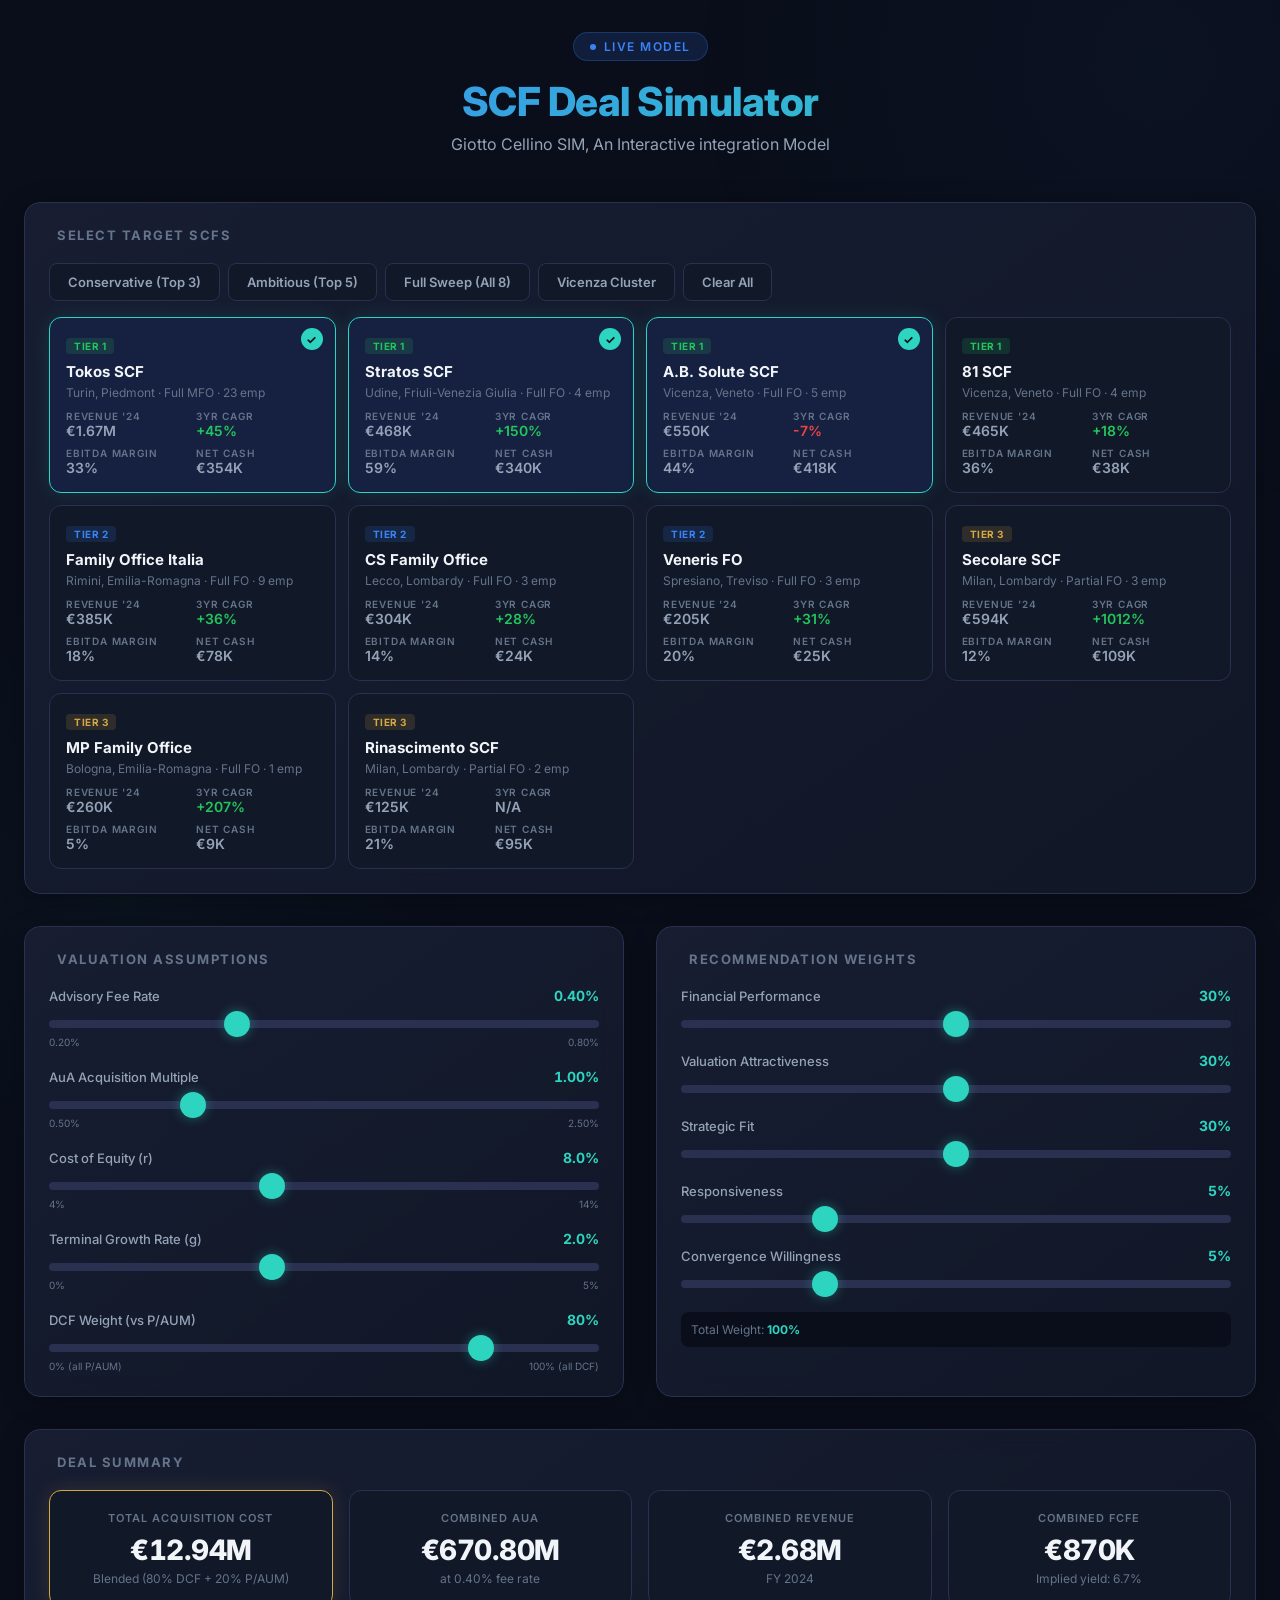
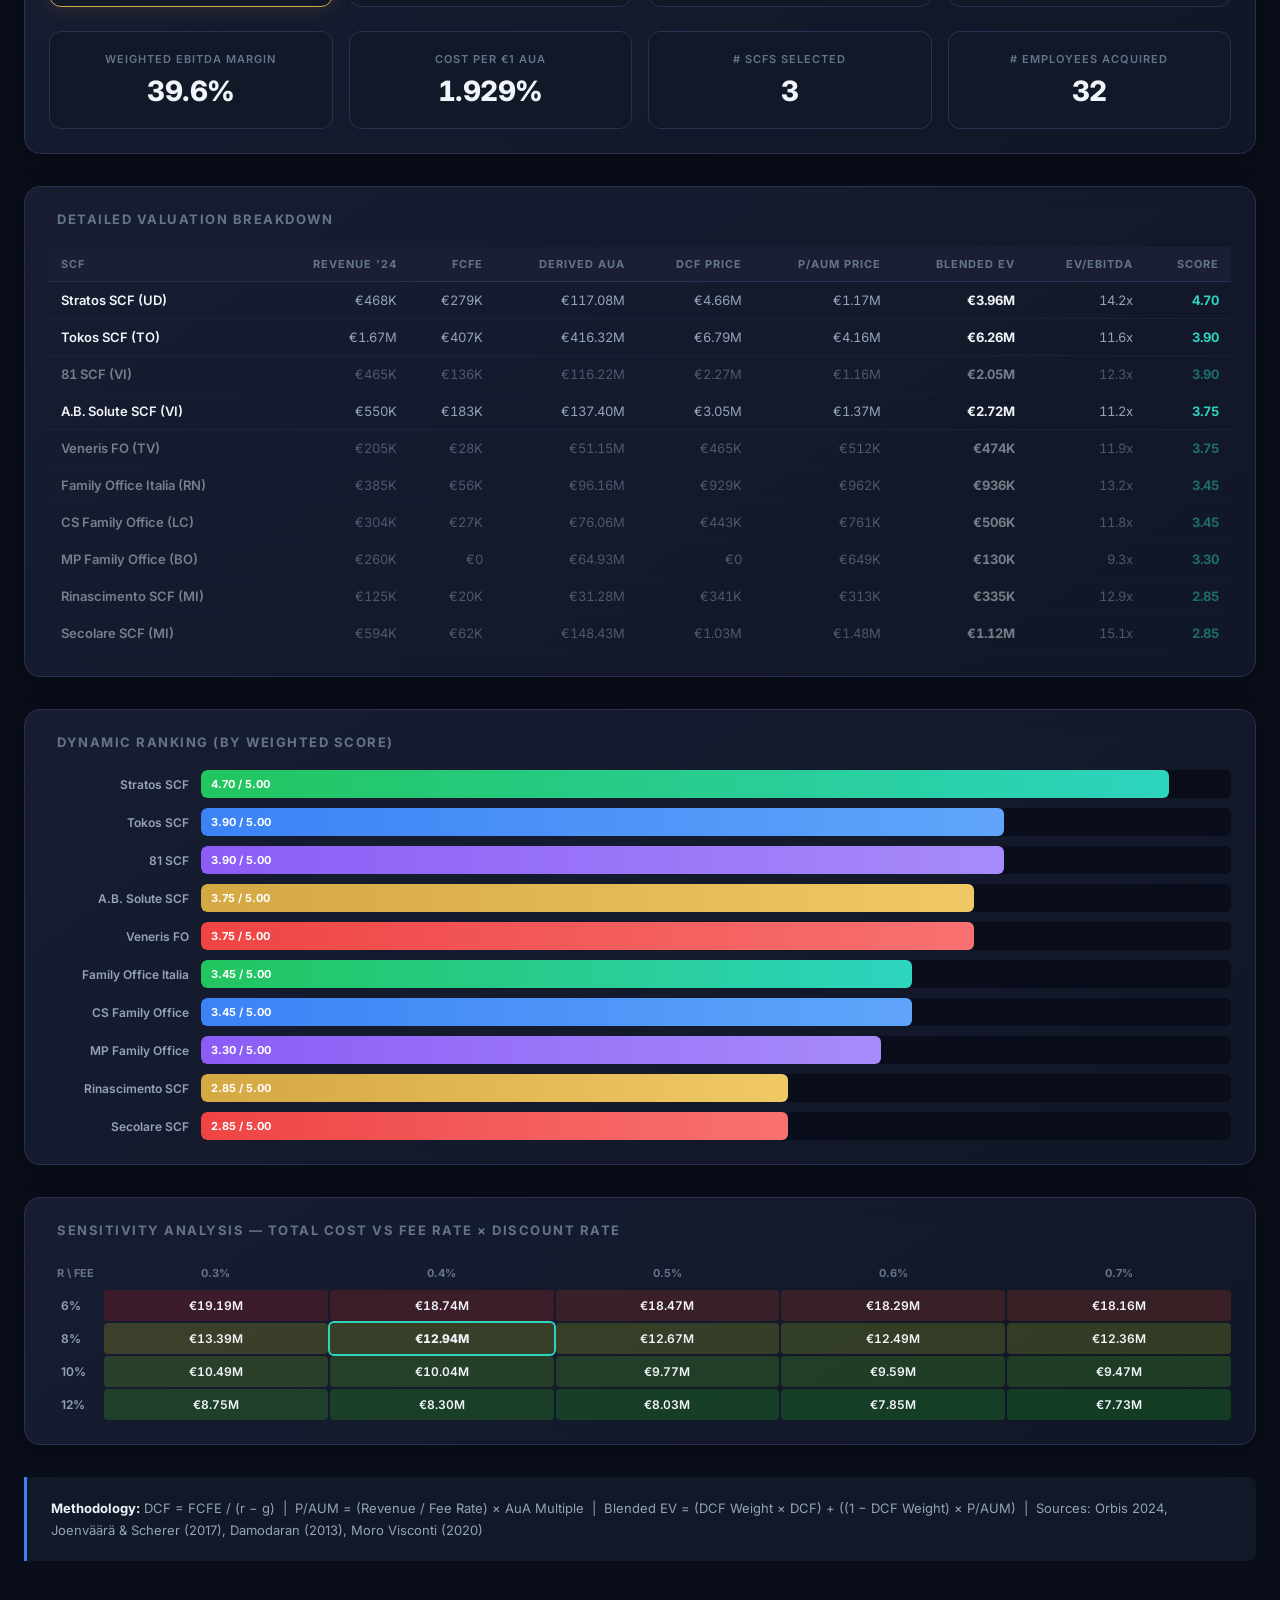
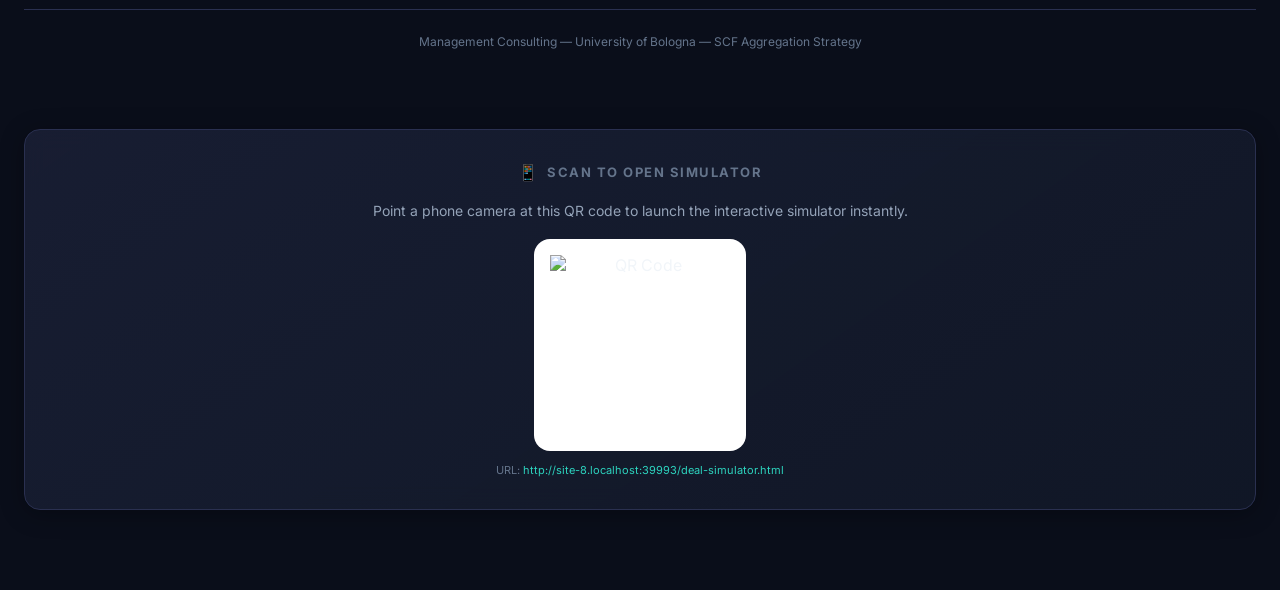
==== deal-simulator.html @ 6509dc8e "Add files via upload" ====
<!DOCTYPE html>
<html lang="en">

<head>
    <meta charset="UTF-8">
    <meta name="viewport" content="width=device-width, initial-scale=1.0">
    <title>SCF Aggregation — Deal Simulator</title>
    <meta name="description" content="Interactive deal simulator for SCF aggregation strategy — Giotto Cellino SIM">
    <link href="https://fonts.googleapis.com/css2?family=Inter:wght@300;400;500;600;700;800&display=swap"
        rel="stylesheet">
    <style>
        /* ============================================================
           CSS DESIGN SYSTEM
           To change colors/fonts, edit these variables:
           ============================================================ */
        :root {
            --bg-primary: #0a0e1a;
            --bg-secondary: #111827;
            --bg-card: #1a1f35;
            --bg-card-hover: #1e2440;
            --bg-selected: #162040;
            --border-default: #2a3050;
            --border-accent: #3b82f6;
            --border-gold: #d4a843;
            --text-primary: #f1f5f9;
            --text-secondary: #94a3b8;
            --text-muted: #64748b;
            --accent-blue: #3b82f6;
            --accent-blue-glow: rgba(59, 130, 246, 0.15);
            --accent-teal: #2dd4bf;
            --accent-teal-glow: rgba(45, 212, 191, 0.12);
            --accent-gold: #d4a843;
            --accent-gold-glow: rgba(212, 168, 67, 0.15);
            --accent-green: #22c55e;
            --accent-red: #ef4444;
            --accent-purple: #a78bfa;
            --gradient-primary: linear-gradient(135deg, #3b82f6, #2dd4bf);
            --gradient-gold: linear-gradient(135deg, #d4a843, #f0c866);
            --gradient-card: linear-gradient(145deg, rgba(26, 31, 53, 0.9), rgba(17, 24, 39, 0.95));
            --shadow-card: 0 4px 24px rgba(0, 0, 0, 0.3);
            --shadow-glow-blue: 0 0 30px rgba(59, 130, 246, 0.1);
            --font-main: 'Inter', -apple-system, BlinkMacSystemFont, sans-serif;
            --radius-sm: 8px;
            --radius-md: 12px;
            --radius-lg: 16px;
            --radius-xl: 20px;
        }

        * {
            margin: 0;
            padding: 0;
            box-sizing: border-box;
        }

        body {
            font-family: var(--font-main);
            background: var(--bg-primary);
            color: var(--text-primary);
            min-height: 100vh;
            overflow-x: hidden;
        }

        /* Background decoration */
        body::before {
            content: '';
            position: fixed;
            top: -50%;
            right: -30%;
            width: 80vw;
            height: 80vw;
            background: radial-gradient(circle, rgba(59, 130, 246, 0.04) 0%, transparent 65%);
            pointer-events: none;
            z-index: 0;
        }

        body::after {
            content: '';
            position: fixed;
            bottom: -40%;
            left: -20%;
            width: 60vw;
            height: 60vw;
            background: radial-gradient(circle, rgba(45, 212, 191, 0.03) 0%, transparent 65%);
            pointer-events: none;
            z-index: 0;
        }

        /* ============================================================
           LAYOUT
           ============================================================ */
        .app-container {
            position: relative;
            z-index: 1;
            max-width: 1400px;
            margin: 0 auto;
            padding: 32px 24px 80px;
        }

        /* Header */
        .header {
            text-align: center;
            margin-bottom: 48px;
        }

        .header-badge {
            display: inline-flex;
            align-items: center;
            gap: 8px;
            padding: 6px 16px;
            background: var(--accent-blue-glow);
            border: 1px solid rgba(59, 130, 246, 0.25);
            border-radius: 999px;
            font-size: 12px;
            font-weight: 600;
            color: var(--accent-blue);
            text-transform: uppercase;
            letter-spacing: 1.5px;
            margin-bottom: 16px;
        }

        .header-badge::before {
            content: '';
            width: 6px;
            height: 6px;
            background: var(--accent-blue);
            border-radius: 50%;
            animation: pulse 2s infinite;
        }

        @keyframes pulse {

            0%,
            100% {
                opacity: 1;
            }

            50% {
                opacity: 0.4;
            }
        }

        .header h1 {
            font-size: 40px;
            font-weight: 800;
            background: var(--gradient-primary);
            -webkit-background-clip: text;
            -webkit-text-fill-color: transparent;
            background-clip: text;
            margin-bottom: 8px;
            letter-spacing: -0.5px;
        }

        .header p {
            color: var(--text-secondary);
            font-size: 16px;
            font-weight: 400;
        }

        /* Grid layout */
        .main-grid {
            display: grid;
            grid-template-columns: 1fr 1fr;
            gap: 32px;
            margin-bottom: 32px;
        }

        .full-width {
            grid-column: 1 / -1;
        }

        /* Cards */
        .card {
            background: var(--gradient-card);
            border: 1px solid var(--border-default);
            border-radius: var(--radius-lg);
            padding: 24px;
            box-shadow: var(--shadow-card);
            backdrop-filter: blur(12px);
            transition: border-color 0.3s, box-shadow 0.3s;
        }

        .card:hover {
            border-color: rgba(59, 130, 246, 0.2);
            box-shadow: var(--shadow-card), var(--shadow-glow-blue);
        }

        .card-title {
            font-size: 13px;
            font-weight: 700;
            text-transform: uppercase;
            letter-spacing: 1.5px;
            color: var(--text-muted);
            margin-bottom: 20px;
            display: flex;
            align-items: center;
            gap: 8px;
        }

        .card-title .icon {
            font-size: 16px;
        }

        /* ============================================================
           SCF SELECTION CARDS
           To ADD/REMOVE/EDIT an SCF, edit the `SCF_DATA` array in the
           JavaScript section at the bottom of this file (around line 550).
           ============================================================ */
        .scf-grid {
            display: grid;
            grid-template-columns: repeat(auto-fill, minmax(280px, 1fr));
            gap: 12px;
        }

        .scf-item {
            position: relative;
            background: var(--bg-secondary);
            border: 1.5px solid var(--border-default);
            border-radius: var(--radius-md);
            padding: 16px;
            cursor: pointer;
            transition: all 0.25s cubic-bezier(0.4, 0, 0.2, 1);
            user-select: none;
        }

        .scf-item:hover {
            background: var(--bg-card-hover);
            border-color: var(--accent-blue);
            transform: translateY(-2px);
            box-shadow: 0 8px 24px rgba(0, 0, 0, 0.2);
        }

        .scf-item.selected {
            background: var(--bg-selected);
            border-color: var(--accent-teal);
            box-shadow: 0 0 20px var(--accent-teal-glow);
        }

        .scf-item.selected::after {
            content: '✓';
            position: absolute;
            top: 10px;
            right: 12px;
            width: 22px;
            height: 22px;
            background: var(--accent-teal);
            color: var(--bg-primary);
            border-radius: 50%;
            display: flex;
            align-items: center;
            justify-content: center;
            font-size: 12px;
            font-weight: 700;
        }

        .scf-name {
            font-size: 15px;
            font-weight: 700;
            color: var(--text-primary);
            margin-bottom: 4px;
        }

        .scf-location {
            font-size: 12px;
            color: var(--text-muted);
            margin-bottom: 10px;
        }

        .scf-metrics {
            display: grid;
            grid-template-columns: 1fr 1fr;
            gap: 8px;
        }

        .scf-metric {
            display: flex;
            flex-direction: column;
        }

        .scf-metric-label {
            font-size: 10px;
            font-weight: 600;
            text-transform: uppercase;
            letter-spacing: 0.8px;
            color: var(--text-muted);
        }

        .scf-metric-value {
            font-size: 14px;
            font-weight: 600;
            color: var(--text-secondary);
        }

        .scf-metric-value.positive {
            color: var(--accent-green);
        }

        .scf-metric-value.negative {
            color: var(--accent-red);
        }

        .scf-tier {
            display: inline-block;
            padding: 2px 8px;
            border-radius: 4px;
            font-size: 10px;
            font-weight: 700;
            text-transform: uppercase;
            letter-spacing: 0.5px;
            margin-bottom: 8px;
        }

        .tier-1 {
            background: rgba(34, 197, 94, 0.15);
            color: var(--accent-green);
        }

        .tier-2 {
            background: rgba(59, 130, 246, 0.15);
            color: var(--accent-blue);
        }

        .tier-3 {
            background: rgba(212, 168, 67, 0.15);
            color: var(--accent-gold);
        }

        /* ============================================================
           SLIDERS / CONTROLS
           To change default values or ranges, edit the <input> elements
           in the HTML or the DEFAULT_PARAMS object in JavaScript.
           ============================================================ */
        .control-group {
            margin-bottom: 20px;
        }

        .control-group:last-child {
            margin-bottom: 0;
        }

        .control-label {
            display: flex;
            justify-content: space-between;
            align-items: center;
            margin-bottom: 8px;
        }

        .control-label span:first-child {
            font-size: 13px;
            font-weight: 500;
            color: var(--text-secondary);
        }

        .control-value {
            font-size: 14px;
            font-weight: 700;
            color: var(--accent-teal);
            font-variant-numeric: tabular-nums;
        }

        input[type="range"] {
            -webkit-appearance: none;
            appearance: none;
            width: 100%;
            height: 8px;
            background: var(--border-default);
            border-radius: 4px;
            outline: none;
            cursor: pointer;
            touch-action: pan-x;
        }

        input[type="range"]::-webkit-slider-thumb {
            -webkit-appearance: none;
            appearance: none;
            width: 26px;
            height: 26px;
            background: var(--accent-teal);
            border-radius: 50%;
            box-shadow: 0 0 12px rgba(45, 212, 191, 0.4);
            transition: transform 0.15s;
        }

        input[type="range"]::-webkit-slider-thumb:hover,
        input[type="range"]::-webkit-slider-thumb:active {
            transform: scale(1.15);
            box-shadow: 0 0 20px rgba(45, 212, 191, 0.6);
        }

        /* Quick-select buttons */
        .quick-select {
            display: flex;
            gap: 8px;
            flex-wrap: wrap;
            margin-bottom: 16px;
        }

        .quick-btn {
            padding: 10px 18px;
            background: var(--bg-secondary);
            border: 1px solid var(--border-default);
            border-radius: var(--radius-sm);
            color: var(--text-secondary);
            font-size: 13px;
            font-weight: 600;
            cursor: pointer;
            transition: all 0.2s;
            font-family: var(--font-main);
            -webkit-tap-highlight-color: transparent;
            touch-action: manipulation;
        }

        .quick-btn:hover, .quick-btn:active {
            border-color: var(--accent-blue);
            color: var(--accent-blue);
            background: var(--accent-blue-glow);
        }

        /* ============================================================
           RESULTS DASHBOARD
           ============================================================ */
        .results-grid {
            display: grid;
            grid-template-columns: repeat(4, 1fr);
            gap: 16px;
            margin-bottom: 24px;
        }

        .result-tile {
            background: var(--bg-secondary);
            border: 1px solid var(--border-default);
            border-radius: var(--radius-md);
            padding: 20px 16px;
            text-align: center;
            transition: all 0.3s;
        }

        .result-tile.highlight {
            border-color: var(--accent-gold);
            box-shadow: 0 0 20px var(--accent-gold-glow);
        }

        .result-label {
            font-size: 11px;
            font-weight: 600;
            text-transform: uppercase;
            letter-spacing: 1px;
            color: var(--text-muted);
            margin-bottom: 8px;
        }

        .result-value {
            font-size: 28px;
            font-weight: 800;
            color: var(--text-primary);
            font-variant-numeric: tabular-nums;
            letter-spacing: -0.5px;
        }

        .result-sub {
            font-size: 12px;
            color: var(--text-muted);
            margin-top: 4px;
        }

        /* Detailed table */
        .detail-table-wrap {
            overflow-x: auto;
            margin-top: 16px;
        }

        .detail-table {
            width: 100%;
            border-collapse: separate;
            border-spacing: 0;
            font-size: 13px;
        }

        .detail-table thead th {
            position: sticky;
            top: 0;
            background: var(--bg-card);
            font-size: 11px;
            font-weight: 700;
            text-transform: uppercase;
            letter-spacing: 1px;
            color: var(--text-muted);
            padding: 10px 12px;
            text-align: right;
            border-bottom: 1px solid var(--border-default);
        }

        .detail-table thead th:first-child {
            text-align: left;
        }

        .detail-table tbody td {
            padding: 10px 12px;
            text-align: right;
            color: var(--text-secondary);
            border-bottom: 1px solid rgba(42, 48, 80, 0.4);
            font-variant-numeric: tabular-nums;
        }

        .detail-table tbody td:first-child {
            text-align: left;
            font-weight: 600;
            color: var(--text-primary);
        }

        .detail-table tbody tr {
            transition: background 0.15s;
        }

        .detail-table tbody tr:hover {
            background: rgba(59, 130, 246, 0.05);
        }

        /* Sensitivity heatmap */
        .sensitivity-grid {
            display: grid;
            grid-template-columns: auto repeat(5, 1fr);
            gap: 2px;
            font-size: 12px;
        }

        .sens-header {
            font-weight: 700;
            color: var(--text-muted);
            padding: 8px;
            text-align: center;
            font-size: 11px;
            text-transform: uppercase;
        }

        .sens-row-label {
            font-weight: 600;
            color: var(--text-secondary);
            padding: 8px 12px;
            display: flex;
            align-items: center;
        }

        .sens-cell {
            padding: 8px;
            text-align: center;
            font-weight: 600;
            font-variant-numeric: tabular-nums;
            border-radius: 4px;
            transition: all 0.2s;
        }

        /* Methodology note */
        .methodology {
            margin-top: 32px;
            padding: 20px 24px;
            background: var(--bg-secondary);
            border-left: 3px solid var(--accent-blue);
            border-radius: 0 var(--radius-sm) var(--radius-sm) 0;
            font-size: 13px;
            color: var(--text-secondary);
            line-height: 1.7;
        }

        .methodology strong {
            color: var(--text-primary);
        }

        /* Bar chart */
        .bar-chart {
            display: flex;
            flex-direction: column;
            gap: 10px;
            margin-top: 12px;
        }

        .bar-row {
            display: flex;
            align-items: center;
            gap: 12px;
        }

        .bar-label {
            width: 140px;
            font-size: 12px;
            font-weight: 600;
            color: var(--text-secondary);
            text-align: right;
            flex-shrink: 0;
        }

        .bar-track {
            flex: 1;
            height: 28px;
            background: var(--bg-primary);
            border-radius: 6px;
            overflow: hidden;
            position: relative;
        }

        .bar-fill {
            height: 100%;
            border-radius: 6px;
            transition: width 0.6s cubic-bezier(0.25, 0.46, 0.45, 0.94);
            display: flex;
            align-items: center;
            padding-left: 10px;
            font-size: 11px;
            font-weight: 700;
            color: white;
            white-space: nowrap;
            min-width: fit-content;
        }

        .footer-note {
            text-align: center;
            margin-top: 48px;
            padding-top: 24px;
            border-top: 1px solid var(--border-default);
            font-size: 12px;
            color: var(--text-muted);
        }

        /* ============================================================
           RESPONSIVE / MOBILE
           ============================================================ */
        @media (max-width: 1024px) {
            .main-grid {
                grid-template-columns: 1fr;
            }
            .results-grid {
                grid-template-columns: repeat(2, 1fr);
            }
            .header h1 {
                font-size: 28px;
            }
            .scf-grid {
                grid-template-columns: repeat(2, 1fr);
            }
        }

        @media (max-width: 640px) {
            /* Container & Header */
            .app-container {
                padding: 16px 12px 60px;
                overflow-x: hidden;
            }
            .header {
                margin-bottom: 24px;
            }
            .header h1 {
                font-size: 22px;
                letter-spacing: -0.3px;
            }
            .header p {
                font-size: 13px;
            }

            /* Cards */
            .card {
                padding: 14px;
                width: 100%;
                box-sizing: border-box;
            }

            /* SCF grid: 1 column */
            .scf-grid {
                grid-template-columns: 1fr;
            }

            /* Quick-select: stack 2-per-row properly */
            .quick-select {
                display: grid;
                grid-template-columns: 1fr 1fr;
                gap: 8px;
            }
            .quick-btn {
                padding: 12px 8px;
                font-size: 12px;
                text-align: center;
                width: 100%;
            }
            /* "Clear All" spans full width */
            .quick-btn:last-child {
                grid-column: 1 / -1;
            }

            /* Results: 1 column so nothing clips */
            .results-grid {
                grid-template-columns: 1fr 1fr;
                gap: 8px;
            }
            .result-value {
                font-size: 18px;
                letter-spacing: -0.3px;
            }
            .result-label {
                font-size: 10px;
            }
            .result-sub {
                font-size: 10px;
            }

            /* Bar chart */
            .bar-label {
                width: 80px;
                font-size: 10px;
            }
            .bar-fill {
                font-size: 10px;
                padding-left: 6px;
            }

            /* Tables: scroll horizontally */
            .detail-table-wrap {
                overflow-x: auto;
                -webkit-overflow-scrolling: touch;
            }
            .detail-table {
                font-size: 11px;
                min-width: 600px;
            }
            .detail-table thead th,
            .detail-table tbody td {
                padding: 7px 6px;
                white-space: nowrap;
            }

            /* Sensitivity grid: scroll */
            .sensitivity-grid {
                overflow-x: auto;
                -webkit-overflow-scrolling: touch;
                font-size: 10px;
            }
            .sens-cell {
                padding: 5px 4px;
            }
            .sens-row-label {
                font-size: 10px;
                padding: 8px 6px;
                white-space: nowrap;
            }
        }

        /* Animate entry */
        .card {
            animation: fadeUp 0.5s ease both;
        }

        .card:nth-child(2) {
            animation-delay: 0.08s;
        }

        .card:nth-child(3) {
            animation-delay: 0.16s;
        }

        .card:nth-child(4) {
            animation-delay: 0.24s;
        }

        @keyframes fadeUp {
            from {
                opacity: 0;
                transform: translateY(16px);
            }

            to {
                opacity: 1;
                transform: translateY(0);
            }
        }
    </style>
</head>

<body>
    <div class="app-container">

        <!-- HEADER -->
        <div class="header">
            <div class="header-badge">
                <span>Live Model</span>
            </div>
            <h1>SCF Deal Simulator</h1>
            <p>Giotto Cellino SIM, An Interactive integration Model</p>
        </div>

        <div class="main-grid">

            <!-- ============================================================
                 LEFT COLUMN: SCF SELECTION
                 ============================================================ -->
            <div class="card full-width">
                <div class="card-title"><span class="icon"></span> Select Target SCFs</div>
                <div class="quick-select">
                    <button class="quick-btn" onclick="selectScenario('conservative')">Conservative (Top 3)</button>
                    <button class="quick-btn" onclick="selectScenario('ambitious')">Ambitious (Top 5)</button>
                    <button class="quick-btn" onclick="selectScenario('fullsweep')">Full Sweep (All 8)</button>
                    <button class="quick-btn" onclick="selectScenario('vicenza')">Vicenza Cluster</button>
                    <button class="quick-btn" onclick="selectScenario('none')">Clear All</button>
                </div>
                <div class="scf-grid" id="scf-grid">
                    <!-- Dynamically populated -->
                </div>
            </div>

            <!-- ============================================================
                 ASSUMPTIONS PANEL
                 To change default slider values, edit DEFAULT_PARAMS in JS.
                 ============================================================ -->
            <div class="card">
                <div class="card-title"><span class="icon"></span> Valuation Assumptions</div>

                <div class="control-group">
                    <div class="control-label">
                        <span>Advisory Fee Rate</span>
                        <span class="control-value" id="fee-rate-val">0.40%</span>
                    </div>
                    <input type="range" id="fee-rate" min="0.2" max="0.8" step="0.05" value="0.4"
                        oninput="updateParams()">
                    <div
                        style="display:flex;justify-content:space-between;font-size:10px;color:var(--text-muted);margin-top:4px">
                        <span>0.20%</span><span>0.80%</span>
                    </div>
                </div>

                <div class="control-group">
                    <div class="control-label">
                        <span>AuA Acquisition Multiple</span>
                        <span class="control-value" id="aum-mult-val">1.00%</span>
                    </div>
                    <input type="range" id="aum-mult" min="0.5" max="2.5" step="0.1" value="1.0"
                        oninput="updateParams()">
                    <div
                        style="display:flex;justify-content:space-between;font-size:10px;color:var(--text-muted);margin-top:4px">
                        <span>0.50%</span><span>2.50%</span>
                    </div>
                </div>

                <div class="control-group">
                    <div class="control-label">
                        <span>Cost of Equity (r)</span>
                        <span class="control-value" id="discount-rate-val">8.0%</span>
                    </div>
                    <input type="range" id="discount-rate" min="4" max="14" step="0.5" value="8"
                        oninput="updateParams()">
                    <div
                        style="display:flex;justify-content:space-between;font-size:10px;color:var(--text-muted);margin-top:4px">
                        <span>4%</span><span>14%</span>
                    </div>
                </div>

                <div class="control-group">
                    <div class="control-label">
                        <span>Terminal Growth Rate (g)</span>
                        <span class="control-value" id="growth-rate-val">2.0%</span>
                    </div>
                    <input type="range" id="growth-rate" min="0" max="5" step="0.5" value="2" oninput="updateParams()">
                    <div
                        style="display:flex;justify-content:space-between;font-size:10px;color:var(--text-muted);margin-top:4px">
                        <span>0%</span><span>5%</span>
                    </div>
                </div>

                <div class="control-group">
                    <div class="control-label">
                        <span>DCF Weight (vs P/AUM)</span>
                        <span class="control-value" id="dcf-weight-val">80%</span>
                    </div>
                    <input type="range" id="dcf-weight" min="0" max="100" step="5" value="80" oninput="updateParams()">
                    <div
                        style="display:flex;justify-content:space-between;font-size:10px;color:var(--text-muted);margin-top:4px">
                        <span>0% (all P/AUM)</span><span>100% (all DCF)</span>
                    </div>
                </div>
            </div>

            <!-- ============================================================
                 SCORING WEIGHTS (for the recommendation ranking)
                 ============================================================ -->
            <div class="card">
                <div class="card-title"><span class="icon"></span> Recommendation Weights</div>

                <div class="control-group">
                    <div class="control-label">
                        <span>Financial Performance</span>
                        <span class="control-value" id="w-fin-val">30%</span>
                    </div>
                    <input type="range" id="w-fin" min="0" max="60" step="5" value="30" oninput="updateParams()">
                </div>

                <div class="control-group">
                    <div class="control-label">
                        <span>Valuation Attractiveness</span>
                        <span class="control-value" id="w-val-val">30%</span>
                    </div>
                    <input type="range" id="w-val" min="0" max="60" step="5" value="30" oninput="updateParams()">
                </div>

                <div class="control-group">
                    <div class="control-label">
                        <span>Strategic Fit</span>
                        <span class="control-value" id="w-strat-val">30%</span>
                    </div>
                    <input type="range" id="w-strat" min="0" max="60" step="5" value="30" oninput="updateParams()">
                </div>

                <div class="control-group">
                    <div class="control-label">
                        <span>Responsiveness</span>
                        <span class="control-value" id="w-resp-val">5%</span>
                    </div>
                    <input type="range" id="w-resp" min="0" max="20" step="5" value="5" oninput="updateParams()">
                </div>

                <div class="control-group">
                    <div class="control-label">
                        <span>Convergence Willingness</span>
                        <span class="control-value" id="w-conv-val">5%</span>
                    </div>
                    <input type="range" id="w-conv" min="0" max="20" step="5" value="5" oninput="updateParams()">
                </div>

                <div
                    style="margin-top:12px;padding:10px;background:var(--bg-primary);border-radius:8px;font-size:12px;color:var(--text-muted)">
                    Total Weight: <strong id="total-weight" style="color:var(--accent-teal)">100%</strong>
                </div>
            </div>

            <!-- ============================================================
                 RESULTS — KPI TILES
                 ============================================================ -->
            <div class="card full-width">
                <div class="card-title"><span class="icon"></span> Deal Summary</div>

                <div class="results-grid" id="results-grid">
                    <div class="result-tile highlight">
                        <div class="result-label">Total Acquisition Cost</div>
                        <div class="result-value" id="total-cost">—</div>
                        <div class="result-sub" id="total-cost-sub"></div>
                    </div>
                    <div class="result-tile">
                        <div class="result-label">Combined AuA</div>
                        <div class="result-value" id="total-aua">—</div>
                        <div class="result-sub" id="total-aua-sub"></div>
                    </div>
                    <div class="result-tile">
                        <div class="result-label">Combined Revenue</div>
                        <div class="result-value" id="total-rev">—</div>
                        <div class="result-sub" id="total-rev-sub"></div>
                    </div>
                    <div class="result-tile">
                        <div class="result-label">Combined FCFE</div>
                        <div class="result-value" id="total-fcfe">—</div>
                        <div class="result-sub" id="total-fcfe-sub"></div>
                    </div>
                </div>

                <!-- Additional metrics row -->
                <div class="results-grid" style="margin-bottom:0">
                    <div class="result-tile">
                        <div class="result-label">Weighted EBITDA Margin</div>
                        <div class="result-value" id="avg-margin">—</div>
                    </div>
                    <div class="result-tile">
                        <div class="result-label">Cost per €1 AuA</div>
                        <div class="result-value" id="cost-per-aua">—</div>
                    </div>
                    <div class="result-tile">
                        <div class="result-label"># SCFs Selected</div>
                        <div class="result-value" id="num-scfs">0</div>
                    </div>
                    <div class="result-tile">
                        <div class="result-label"># Employees Acquired</div>
                        <div class="result-value" id="total-emp">—</div>
                    </div>
                </div>
            </div>

            <!-- ============================================================
                 DETAILED VALUATION TABLE
                 ============================================================ -->
            <div class="card full-width">
                <div class="card-title"><span class="icon"></span> Detailed Valuation Breakdown</div>
                <div class="detail-table-wrap">
                    <table class="detail-table" id="valuation-table">
                        <thead>
                            <tr>
                                <th>SCF</th>
                                <th>Revenue '24</th>
                                <th>FCFE</th>
                                <th>Derived AuA</th>
                                <th>DCF Price</th>
                                <th>P/AUM Price</th>
                                <th>Blended EV</th>
                                <th>EV/EBITDA</th>
                                <th>Score</th>
                            </tr>
                        </thead>
                        <tbody id="valuation-tbody">
                        </tbody>
                    </table>
                </div>
            </div>

            <!-- ============================================================
                 RANKING BAR CHART
                 ============================================================ -->
            <div class="card full-width">
                <div class="card-title"><span class="icon"></span> Dynamic Ranking (by Weighted Score)</div>
                <div class="bar-chart" id="ranking-bars">
                </div>
            </div>

            <!-- ============================================================
                 SENSITIVITY HEATMAP
                 ============================================================ -->
            <div class="card full-width">
                <div class="card-title"><span class="icon"></span> Sensitivity Analysis — Total Cost vs Fee Rate ×
                    Discount Rate</div>
                <div class="sensitivity-grid" id="sensitivity-grid">
                </div>
            </div>

        </div>

        <!-- Methodology footnote -->
        <div class="methodology">
            <strong>Methodology:</strong>
            DCF = FCFE / (r − g) &nbsp;|&nbsp;
            P/AUM = (Revenue / Fee Rate) × AuA Multiple &nbsp;|&nbsp;
            Blended EV = (DCF Weight × DCF) + ((1 − DCF Weight) × P/AUM) &nbsp;|&nbsp;
            Sources: Orbis 2024, Joenväärä & Scherer (2017), Damodaran (2013), Moro Visconti (2020)
        </div>

        <div class="footer-note">
            Management Consulting — University of Bologna — SCF Aggregation Strategy
        </div>
    </div>

    <!-- ============================================================
         JAVASCRIPT — ALL DATA AND CALCULATIONS
         ==============================================================
         📌 TO EDIT SCF DATA: Modify the SCF_DATA array below.
            Each entry has these fields:
            - id: unique identifier
            - name: Display name
            - city: City abbreviation
            - region: Full location string
            - tier: 1, 2, or 3 (display grouping)
            - employees: Number of employees
            - revenue: 2024 revenue in EUR
            - ebitda: 2024 EBITDA in EUR
            - fcfe: Free Cash Flow to Equity in EUR
            - netCash: Net cash position in EUR
            - cagr: 3-year revenue CAGR (decimal, e.g. 0.45 = 45%)
            - foType: "Full FO" or "Partial FO"
            - distance: km from Padova (ABC HQ)
            - scoreFinancial: 1-5 financial score
            - scoreValuation: 1-5 valuation attractiveness
            - scoreStrategic: 1-5 strategic fit score
            - scoreResponsive: 0-5 responsiveness score
            - scoreConvergence: 0-5 convergence willingness score

         📌 TO EDIT DEFAULT PARAMETERS: Modify the slider defaults
            in the HTML <input> elements above, or adjust the
            getParams() function below.
         ============================================================ -->
    <script>
        // ====================================================================
        //  SCF_DATA — All firm-level data.
        //  ✏️  EDIT HERE to add/remove/change any SCF.
        // ====================================================================
        const SCF_DATA = [
            {
                id: "tokos",
                name: "Tokos SCF",
                city: "TO",
                region: "Turin, Piedmont",
                tier: 1,
                employees: 23,
                revenue: 1665292,
                ebitda: 542000,
                fcfe: 407310,      // from Excel: derived from FCFE column
                netCash: 354000,
                cagr: 0.45,
                foType: "Full MFO",
                distance: 36,
                scoreFinancial: 5,
                scoreValuation: 3,
                scoreStrategic: 5,
                scoreResponsive: 0,
                scoreConvergence: 0
            },
            {
                id: "stratos",
                name: "Stratos SCF",
                city: "UD",
                region: "Udine, Friuli-Venezia Giulia",
                tier: 1,
                employees: 4,
                revenue: 468329,
                ebitda: 278000,
                fcfe: 279383,
                netCash: 340000,
                cagr: 1.50,
                foType: "Full FO",
                distance: 154,
                scoreFinancial: 5,
                scoreValuation: 4,
                scoreStrategic: 5,
                scoreResponsive: 5,
                scoreConvergence: 5
            },
            {
                id: "absolut",
                name: "A.B. Solute SCF",
                city: "VI",
                region: "Vicenza, Veneto",
                tier: 1,
                employees: 5,
                revenue: 549593,
                ebitda: 242000,
                fcfe: 183184,
                netCash: 418000,
                cagr: -0.07,
                foType: "Full FO",
                distance: 40,
                scoreFinancial: 4,
                scoreValuation: 5,
                scoreStrategic: 3.5,
                scoreResponsive: 0,
                scoreConvergence: 0
            },
            {
                id: "81scf",
                name: "81 SCF",
                city: "VI",
                region: "Vicenza, Veneto",
                tier: 1,
                employees: 4,
                revenue: 464888,
                ebitda: 166000,
                fcfe: 136310,
                netCash: 38000,
                cagr: 0.18,
                foType: "Full FO",
                distance: 34,
                scoreFinancial: 4,
                scoreValuation: 4,
                scoreStrategic: 5,
                scoreResponsive: 0,
                scoreConvergence: 0
            },
            {
                id: "foitalia",
                name: "Family Office Italia",
                city: "RN",
                region: "Rimini, Emilia-Romagna",
                tier: 2,
                employees: 9,
                revenue: 384647,
                ebitda: 71000,
                fcfe: 55764,
                netCash: 78000,
                cagr: 0.36,
                foType: "Full FO",
                distance: 236,
                scoreFinancial: 4,
                scoreValuation: 4,
                scoreStrategic: 3.5,
                scoreResponsive: 0,
                scoreConvergence: 0
            },
            {
                id: "csfo",
                name: "CS Family Office",
                city: "LC",
                region: "Lecco, Lombardy",
                tier: 2,
                employees: 3,
                revenue: 304252,
                ebitda: 43000,
                fcfe: 26567,
                netCash: 24000,
                cagr: 0.28,
                foType: "Full FO",
                distance: 228,
                scoreFinancial: 3,
                scoreValuation: 5,
                scoreStrategic: 3.5,
                scoreResponsive: 0,
                scoreConvergence: 0
            },
            {
                id: "veneris",
                name: "Veneris FO",
                city: "TV",
                region: "Spresiano, Treviso",
                tier: 2,
                employees: 3,
                revenue: 204614,
                ebitda: 40000,
                fcfe: 27906,
                netCash: 25000,
                cagr: 0.31,
                foType: "Full FO",
                distance: 72,
                scoreFinancial: 3,
                scoreValuation: 5,
                scoreStrategic: 4.5,
                scoreResponsive: 0,
                scoreConvergence: 0
            },
            {
                id: "secolare",
                name: "Secolare SCF",
                city: "MI",
                region: "Milan, Lombardy",
                tier: 3,
                employees: 3,
                revenue: 593717,
                ebitda: 74000,
                fcfe: 61540,
                netCash: 109000,
                cagr: 10.12,
                foType: "Partial FO",
                distance: 233,
                scoreFinancial: 3,
                scoreValuation: 4,
                scoreStrategic: 2.5,
                scoreResponsive: 0,
                scoreConvergence: 0
            },
            {
                id: "mpfo",
                name: "MP Family Office",
                city: "BO",
                region: "Bologna, Emilia-Romagna",
                tier: 3,
                employees: 1,
                revenue: 259736,
                ebitda: 14000,
                fcfe: 0,         // Early stage — no meaningful FCFE
                netCash: 9000,
                cagr: 2.07,
                foType: "Full FO",
                distance: 130,
                scoreFinancial: 2,
                scoreValuation: 5,
                scoreStrategic: 4,
                scoreResponsive: 0,
                scoreConvergence: 0
            },
            {
                id: "rinascimento",
                name: "Rinascimento SCF",
                city: "MI",
                region: "Milan, Lombardy",
                tier: 3,
                employees: 2,
                revenue: 125105,
                ebitda: 26000,
                fcfe: 20447,
                netCash: 95000,
                cagr: null,       // Not enough data
                foType: "Partial FO",
                distance: 243,
                scoreFinancial: 2,
                scoreValuation: 5,
                scoreStrategic: 2.5,
                scoreResponsive: 0,
                scoreConvergence: 0
            }
        ];

        // Pre-defined scenarios
        const SCENARIOS = {
            conservative: ["tokos", "stratos", "absolut"],
            ambitious: ["tokos", "stratos", "absolut", "81scf", "foitalia"],
            fullsweep: ["tokos", "stratos", "absolut", "81scf", "foitalia", "secolare", "veneris", "csfo"],
            vicenza: ["stratos", "absolut", "81scf"],
            none: []
        };

        // State
        let selectedIds = new Set();

        // ====================================================================
        //  PARAMETER READING
        // ====================================================================
        function getParams() {
            const feeRate = parseFloat(document.getElementById('fee-rate').value) / 100;
            const aumMult = parseFloat(document.getElementById('aum-mult').value) / 100;
            const discRate = parseFloat(document.getElementById('discount-rate').value) / 100;
            const growthRate = parseFloat(document.getElementById('growth-rate').value) / 100;
            const dcfWeight = parseFloat(document.getElementById('dcf-weight').value) / 100;
            const wFin = parseFloat(document.getElementById('w-fin').value) / 100;
            const wVal = parseFloat(document.getElementById('w-val').value) / 100;
            const wStrat = parseFloat(document.getElementById('w-strat').value) / 100;
            const wResp = parseFloat(document.getElementById('w-resp').value) / 100;
            const wConv = parseFloat(document.getElementById('w-conv').value) / 100;
            return { feeRate, aumMult, discRate, growthRate, dcfWeight, wFin, wVal, wStrat, wResp, wConv };
        }

        // ====================================================================
        //  VALUATION CALCULATIONS
        //  📌 These follow: DCF = FCFE / (r - g)
        //                    P/AUM = (Revenue / feeRate) * aumMultiple
        //                    Blended = dcfWeight * DCF + (1-dcfWeight) * P/AUM
        // ====================================================================
        function computeValuation(scf, params) {
            const { feeRate, aumMult, discRate, growthRate, dcfWeight } = params;
            const derivedAuA = scf.revenue / feeRate;

            // P/AUM valuation
            const priceAUM = derivedAuA * aumMult;

            // DCF valuation
            let priceDCF = 0;
            if (discRate > growthRate && scf.fcfe > 0) {
                priceDCF = scf.fcfe / (discRate - growthRate);
            }

            // Blended
            const blended = dcfWeight * priceDCF + (1 - dcfWeight) * priceAUM;

            // EV/EBITDA cross-check
            const evEbitda = scf.ebitda > 0 ? blended / scf.ebitda : null;

            return { derivedAuA, priceDCF, priceAUM, blended, evEbitda };
        }

        function computeScore(scf, params) {
            const { wFin, wVal, wStrat, wResp, wConv } = params;
            const totalW = wFin + wVal + wStrat + wResp + wConv;
            if (totalW === 0) return 0;
            const raw = (
                scf.scoreFinancial * wFin +
                scf.scoreValuation * wVal +
                scf.scoreStrategic * wStrat +
                scf.scoreResponsive * wResp +
                scf.scoreConvergence * wConv
            ) / totalW;
            return raw;
        }

        // ====================================================================
        //  RENDER FUNCTIONS
        // ====================================================================
        function formatEur(val) {
            if (val === null || val === undefined || isNaN(val)) return '—';
            if (Math.abs(val) >= 1e9) return '€' + (val / 1e9).toFixed(2) + 'B';
            if (Math.abs(val) >= 1e6) return '€' + (val / 1e6).toFixed(2) + 'M';
            if (Math.abs(val) >= 1e3) return '€' + (val / 1e3).toFixed(0) + 'K';
            return '€' + val.toFixed(0);
        }

        function formatPct(val) {
            if (val === null || val === undefined) return '—';
            return (val * 100).toFixed(0) + '%';
        }

        function renderSCFGrid() {
            const grid = document.getElementById('scf-grid');
            grid.innerHTML = '';
            SCF_DATA.forEach(scf => {
                const isSelected = selectedIds.has(scf.id);
                const cagrText = scf.cagr !== null ? (scf.cagr >= 0 ? '+' : '') + (scf.cagr * 100).toFixed(0) + '%' : 'N/A';
                const cagrClass = scf.cagr !== null ? (scf.cagr >= 0 ? 'positive' : 'negative') : '';
                const marginPct = scf.ebitda / scf.revenue;

                const el = document.createElement('div');
                el.className = 'scf-item' + (isSelected ? ' selected' : '');
                el.onclick = () => toggleSCF(scf.id);
                el.innerHTML = `
                <span class="scf-tier tier-${scf.tier}">Tier ${scf.tier}</span>
                <div class="scf-name">${scf.name}</div>
                <div class="scf-location">${scf.region} · ${scf.foType} · ${scf.employees} emp</div>
                <div class="scf-metrics">
                    <div class="scf-metric">
                        <span class="scf-metric-label">Revenue '24</span>
                        <span class="scf-metric-value">${formatEur(scf.revenue)}</span>
                    </div>
                    <div class="scf-metric">
                        <span class="scf-metric-label">3yr CAGR</span>
                        <span class="scf-metric-value ${cagrClass}">${cagrText}</span>
                    </div>
                    <div class="scf-metric">
                        <span class="scf-metric-label">EBITDA Margin</span>
                        <span class="scf-metric-value">${(marginPct * 100).toFixed(0)}%</span>
                    </div>
                    <div class="scf-metric">
                        <span class="scf-metric-label">Net Cash</span>
                        <span class="scf-metric-value">${formatEur(scf.netCash)}</span>
                    </div>
                </div>
            `;
                grid.appendChild(el);
            });
        }

        function renderResults() {
            const params = getParams();
            const selected = SCF_DATA.filter(s => selectedIds.has(s.id));

            // Compute per-SCF valuations
            const valuations = selected.map(s => ({
                scf: s,
                ...computeValuation(s, params),
                score: computeScore(s, params)
            }));

            // Aggregates
            const totalCost = valuations.reduce((sum, v) => sum + v.blended, 0);
            const totalAuA = valuations.reduce((sum, v) => sum + v.derivedAuA, 0);
            const totalRev = selected.reduce((sum, s) => sum + s.revenue, 0);
            const totalFCFE = selected.reduce((sum, s) => sum + s.fcfe, 0);
            const totalEmp = selected.reduce((sum, s) => sum + s.employees, 0);
            const totalEBITDA = selected.reduce((sum, s) => sum + s.ebitda, 0);
            const avgMargin = totalRev > 0 ? totalEBITDA / totalRev : 0;
            const costPerAuA = totalAuA > 0 ? (totalCost / totalAuA * 100) : 0;

            // KPI tiles
            document.getElementById('total-cost').textContent = selected.length ? formatEur(totalCost) : '—';
            document.getElementById('total-cost-sub').textContent = selected.length ? `Blended (${(params.dcfWeight * 100).toFixed(0)}% DCF + ${((1 - params.dcfWeight) * 100).toFixed(0)}% P/AUM)` : '';
            document.getElementById('total-aua').textContent = selected.length ? formatEur(totalAuA) : '—';
            document.getElementById('total-aua-sub').textContent = selected.length ? `at ${(params.feeRate * 100).toFixed(2)}% fee rate` : '';
            document.getElementById('total-rev').textContent = selected.length ? formatEur(totalRev) : '—';
            document.getElementById('total-rev-sub').textContent = selected.length ? 'FY 2024' : '';
            document.getElementById('total-fcfe').textContent = selected.length ? formatEur(totalFCFE) : '—';
            document.getElementById('total-fcfe-sub').textContent = selected.length ? `Implied yield: ${totalCost > 0 ? (totalFCFE / totalCost * 100).toFixed(1) : 0}%` : '';
            document.getElementById('avg-margin').textContent = selected.length ? (avgMargin * 100).toFixed(1) + '%' : '—';
            document.getElementById('cost-per-aua').textContent = selected.length ? costPerAuA.toFixed(3) + '%' : '—';
            document.getElementById('num-scfs').textContent = selected.length;
            document.getElementById('total-emp').textContent = selected.length ? totalEmp : '—';

            // Detailed table — ALL SCFs, sorted by score
            const allValuations = SCF_DATA.map(s => ({
                scf: s,
                ...computeValuation(s, params),
                score: computeScore(s, params),
                isSelected: selectedIds.has(s.id)
            })).sort((a, b) => b.score - a.score);

            const tbody = document.getElementById('valuation-tbody');
            tbody.innerHTML = '';
            allValuations.forEach(v => {
                const tr = document.createElement('tr');
                tr.style.opacity = v.isSelected ? '1' : '0.45';
                tr.innerHTML = `
                <td>${v.isSelected ? ' ' : ''}${v.scf.name} (${v.scf.city})</td>
                <td>${formatEur(v.scf.revenue)}</td>
                <td>${formatEur(v.scf.fcfe)}</td>
                <td>${formatEur(v.derivedAuA)}</td>
                <td>${formatEur(v.priceDCF)}</td>
                <td>${formatEur(v.priceAUM)}</td>
                <td style="font-weight:700;color:var(--text-primary)">${formatEur(v.blended)}</td>
                <td>${v.evEbitda !== null ? v.evEbitda.toFixed(1) + 'x' : '—'}</td>
                <td style="font-weight:700;color:var(--accent-teal)">${v.score.toFixed(2)}</td>
            `;
                tbody.appendChild(tr);
            });

            // Bar chart ranking
            const barContainer = document.getElementById('ranking-bars');
            barContainer.innerHTML = '';
            const maxScore = 5;
            const colors = [
                'linear-gradient(90deg, #22c55e, #2dd4bf)',
                'linear-gradient(90deg, #3b82f6, #60a5fa)',
                'linear-gradient(90deg, #8b5cf6, #a78bfa)',
                'linear-gradient(90deg, #d4a843, #f0c866)',
                'linear-gradient(90deg, #ef4444, #f87171)',
            ];
            allValuations.forEach((v, i) => {
                const pct = (v.score / maxScore * 100).toFixed(1);
                const row = document.createElement('div');
                row.className = 'bar-row';
                row.innerHTML = `
                <div class="bar-label">${v.scf.name}</div>
                <div class="bar-track">
                    <div class="bar-fill" style="width:${pct}%;background:${colors[i % colors.length]}">
                        ${v.score.toFixed(2)} / 5.00
                    </div>
                </div>
            `;
                barContainer.appendChild(row);
            });

            // Sensitivity heatmap
            renderSensitivity(params);
        }

        function renderSensitivity(params) {
            const grid = document.getElementById('sensitivity-grid');
            grid.innerHTML = '';
            const selected = SCF_DATA.filter(s => selectedIds.has(s.id));
            if (selected.length === 0) {
                grid.innerHTML = '<div style="grid-column:1/-1;text-align:center;color:var(--text-muted);padding:20px">Select SCFs to see sensitivity analysis</div>';
                return;
            }

            const feeRates = [0.003, 0.004, 0.005, 0.006, 0.007];
            const discRates = [0.06, 0.08, 0.10, 0.12];

            // Corner
            grid.innerHTML += '<div class="sens-header">r \\ fee</div>';
            feeRates.forEach(f => {
                grid.innerHTML += `<div class="sens-header">${(f * 100).toFixed(1)}%</div>`;
            });

            // Find min/max for color scale
            let allVals = [];
            discRates.forEach(r => {
                feeRates.forEach(f => {
                    let total = 0;
                    selected.forEach(s => {
                        const p = { ...params, feeRate: f, discRate: r };
                        total += computeValuation(s, p).blended;
                    });
                    allVals.push(total);
                });
            });
            const minVal = Math.min(...allVals);
            const maxVal = Math.max(...allVals);

            discRates.forEach(r => {
                grid.innerHTML += `<div class="sens-row-label">${(r * 100).toFixed(0)}%</div>`;
                feeRates.forEach(f => {
                    let total = 0;
                    selected.forEach(s => {
                        const p = { ...params, feeRate: f, discRate: r };
                        total += computeValuation(s, p).blended;
                    });
                    const ratio = maxVal > minVal ? (total - minVal) / (maxVal - minVal) : 0.5;
                    // Interpolate from green (low cost = good) to red (high cost)
                    const hue = (1 - ratio) * 120; // 120=green, 0=red
                    const bg = `hsla(${hue}, 70%, 40%, 0.25)`;
                    const isBase = Math.abs(f - params.feeRate) < 0.0001 && Math.abs(r - params.discRate) < 0.005;
                    grid.innerHTML += `<div class="sens-cell" style="background:${bg};${isBase ? 'outline:2px solid var(--accent-teal);font-weight:800' : ''}">${formatEur(total)}</div>`;
                });
            });
        }

        // ====================================================================
        //  EVENT HANDLERS
        // ====================================================================
        function toggleSCF(id) {
            if (selectedIds.has(id)) selectedIds.delete(id);
            else selectedIds.add(id);
            renderSCFGrid();
            renderResults();
        }

        function selectScenario(name) {
            selectedIds = new Set(SCENARIOS[name] || []);
            renderSCFGrid();
            renderResults();
        }

        function updateParams() {
            // Update slider display values
            const p = getParams();
            document.getElementById('fee-rate-val').textContent = (p.feeRate * 100).toFixed(2) + '%';
            document.getElementById('aum-mult-val').textContent = (p.aumMult * 100).toFixed(2) + '%';
            document.getElementById('discount-rate-val').textContent = (p.discRate * 100).toFixed(1) + '%';
            document.getElementById('growth-rate-val').textContent = (p.growthRate * 100).toFixed(1) + '%';
            document.getElementById('dcf-weight-val').textContent = (p.dcfWeight * 100).toFixed(0) + '%';
            document.getElementById('w-fin-val').textContent = (p.wFin * 100).toFixed(0) + '%';
            document.getElementById('w-val-val').textContent = (p.wVal * 100).toFixed(0) + '%';
            document.getElementById('w-strat-val').textContent = (p.wStrat * 100).toFixed(0) + '%';
            document.getElementById('w-resp-val').textContent = (p.wResp * 100).toFixed(0) + '%';
            document.getElementById('w-conv-val').textContent = (p.wConv * 100).toFixed(0) + '%';

            // Total weight indicator
            const totalW = p.wFin + p.wVal + p.wStrat + p.wResp + p.wConv;
            const twEl = document.getElementById('total-weight');
            twEl.textContent = (totalW * 100).toFixed(0) + '%';
            twEl.style.color = Math.abs(totalW - 1) < 0.001 ? 'var(--accent-teal)' : 'var(--accent-red)';

            renderResults();
        }

        // ====================================================================
        //  INIT — select the Conservative scenario by default
        // ====================================================================
        selectScenario('conservative');
        updateParams();
    </script>

    <!-- ================================================================
         QR CODE SHARE CARD
         Once you deploy online, replace PLACEHOLDER_URL with your URL.
         ================================================================ -->
    <div class="app-container" style="padding-top:0">
        <div class="card" id="qr-share-card" style="text-align:center;margin-top:0;padding:32px 24px">
            <div class="card-title" style="justify-content:center"><span class="icon">📱</span> Scan to Open Simulator</div>
            <p style="color:var(--text-secondary);font-size:14px;margin-bottom:20px">Point a phone camera at this QR code to launch the interactive simulator instantly.</p>
            <div id="qr-img-wrap" style="display:inline-block;padding:16px;background:#fff;border-radius:16px">
                <img id="qr-img" src="" alt="QR Code" style="display:block;width:180px;height:180px">
            </div>
            <p style="font-size:11px;color:var(--text-muted);margin-top:12px">URL: <span id="qr-url-label" style="color:var(--accent-teal)">loading…</span></p>
        </div>
    </div>

    <script>
        // Auto-generate QR code based on current page URL
        (function() {
            const url = window.location.href;
            const qrSrc = 'https://api.qrserver.com/v1/create-qr-code/?size=360x360&margin=0&data=' + encodeURIComponent(url);
            document.getElementById('qr-img').src = qrSrc;
            document.getElementById('qr-url-label').textContent = url.length > 60 ? url.slice(0,57)+'…' : url;
        })();
    </script>
</body>
</html>
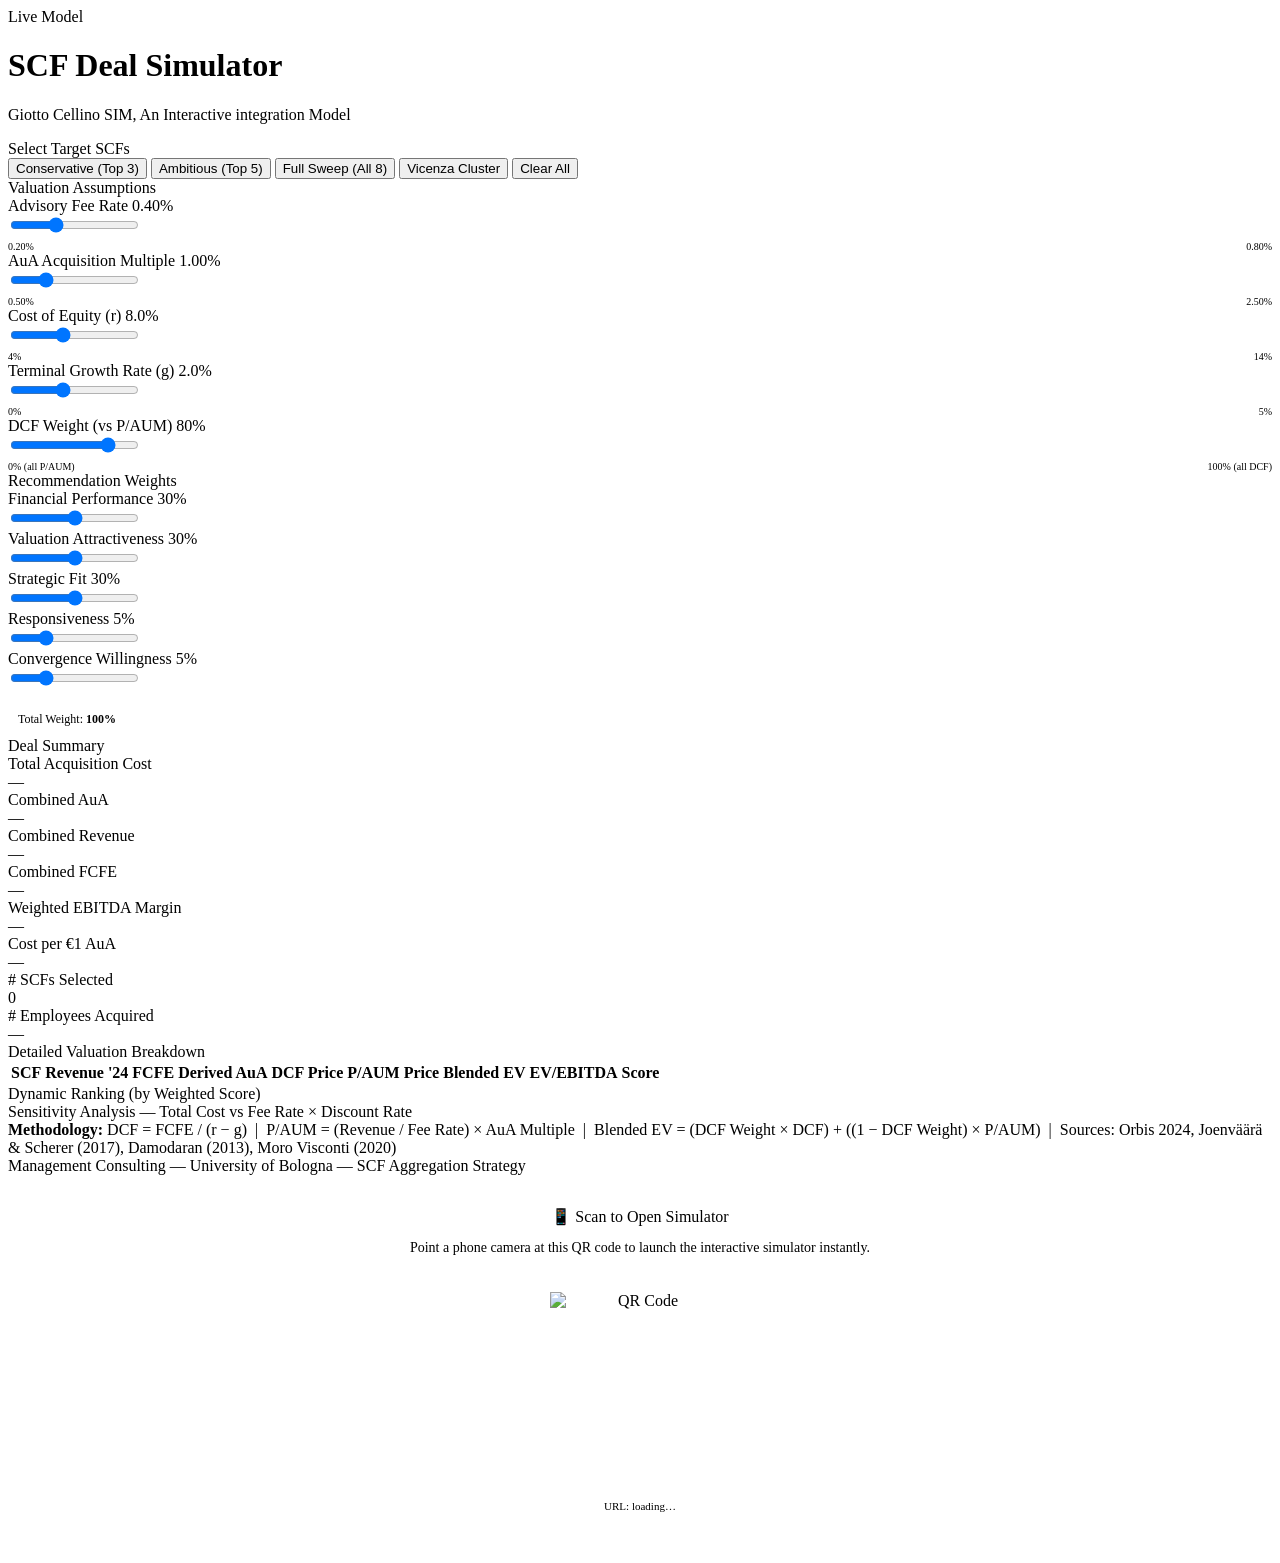
==== commit 696b6538: "Update deal-simulator.html" ====
--- a/deal-simulator.html
+++ b/deal-simulator.html
@@ -6,776 +6,14 @@
     <meta name="viewport" content="width=device-width, initial-scale=1.0">
     <title>SCF Aggregation — Deal Simulator</title>
     <meta name="description" content="Interactive deal simulator for SCF aggregation strategy — Giotto Cellino SIM">
-    <link href="https://fonts.googleapis.com/css2?family=Inter:wght@300;400;500;600;700;800&display=swap"
-        rel="stylesheet">
-    <style>
-        /* ============================================================
-           CSS DESIGN SYSTEM
-           To change colors/fonts, edit these variables:
-           ============================================================ */
-        :root {
-            --bg-primary: #0a0e1a;
-            --bg-secondary: #111827;
-            --bg-card: #1a1f35;
-            --bg-card-hover: #1e2440;
-            --bg-selected: #162040;
-            --border-default: #2a3050;
-            --border-accent: #3b82f6;
-            --border-gold: #d4a843;
-            --text-primary: #f1f5f9;
-            --text-secondary: #94a3b8;
-            --text-muted: #64748b;
-            --accent-blue: #3b82f6;
-            --accent-blue-glow: rgba(59, 130, 246, 0.15);
-            --accent-teal: #2dd4bf;
-            --accent-teal-glow: rgba(45, 212, 191, 0.12);
-            --accent-gold: #d4a843;
-            --accent-gold-glow: rgba(212, 168, 67, 0.15);
-            --accent-green: #22c55e;
-            --accent-red: #ef4444;
-            --accent-purple: #a78bfa;
-            --gradient-primary: linear-gradient(135deg, #3b82f6, #2dd4bf);
-            --gradient-gold: linear-gradient(135deg, #d4a843, #f0c866);
-            --gradient-card: linear-gradient(145deg, rgba(26, 31, 53, 0.9), rgba(17, 24, 39, 0.95));
-            --shadow-card: 0 4px 24px rgba(0, 0, 0, 0.3);
-            --shadow-glow-blue: 0 0 30px rgba(59, 130, 246, 0.1);
-            --font-main: 'Inter', -apple-system, BlinkMacSystemFont, sans-serif;
-            --radius-sm: 8px;
-            --radius-md: 12px;
-            --radius-lg: 16px;
-            --radius-xl: 20px;
-        }
-
-        * {
-            margin: 0;
-            padding: 0;
-            box-sizing: border-box;
-        }
-
-        body {
-            font-family: var(--font-main);
-            background: var(--bg-primary);
-            color: var(--text-primary);
-            min-height: 100vh;
-            overflow-x: hidden;
-        }
-
-        /* Background decoration */
-        body::before {
-            content: '';
-            position: fixed;
-            top: -50%;
-            right: -30%;
-            width: 80vw;
-            height: 80vw;
-            background: radial-gradient(circle, rgba(59, 130, 246, 0.04) 0%, transparent 65%);
-            pointer-events: none;
-            z-index: 0;
-        }
-
-        body::after {
-            content: '';
-            position: fixed;
-            bottom: -40%;
-            left: -20%;
-            width: 60vw;
-            height: 60vw;
-            background: radial-gradient(circle, rgba(45, 212, 191, 0.03) 0%, transparent 65%);
-            pointer-events: none;
-            z-index: 0;
-        }
-
-        /* ============================================================
-           LAYOUT
-           ============================================================ */
-        .app-container {
-            position: relative;
-            z-index: 1;
-            max-width: 1400px;
-            margin: 0 auto;
-            padding: 32px 24px 80px;
-        }
-
-        /* Header */
-        .header {
-            text-align: center;
-            margin-bottom: 48px;
-        }
-
-        .header-badge {
-            display: inline-flex;
-            align-items: center;
-            gap: 8px;
-            padding: 6px 16px;
-            background: var(--accent-blue-glow);
-            border: 1px solid rgba(59, 130, 246, 0.25);
-            border-radius: 999px;
-            font-size: 12px;
-            font-weight: 600;
-            color: var(--accent-blue);
-            text-transform: uppercase;
-            letter-spacing: 1.5px;
-            margin-bottom: 16px;
-        }
-
-        .header-badge::before {
-            content: '';
-            width: 6px;
-            height: 6px;
-            background: var(--accent-blue);
-            border-radius: 50%;
-            animation: pulse 2s infinite;
-        }
-
-        @keyframes pulse {
-
-            0%,
-            100% {
-                opacity: 1;
-            }
-
-            50% {
-                opacity: 0.4;
-            }
-        }
-
-        .header h1 {
-            font-size: 40px;
-            font-weight: 800;
-            background: var(--gradient-primary);
-            -webkit-background-clip: text;
-            -webkit-text-fill-color: transparent;
-            background-clip: text;
-            margin-bottom: 8px;
-            letter-spacing: -0.5px;
-        }
-
-        .header p {
-            color: var(--text-secondary);
-            font-size: 16px;
-            font-weight: 400;
-        }
-
-        /* Grid layout */
-        .main-grid {
-            display: grid;
-            grid-template-columns: 1fr 1fr;
-            gap: 32px;
-            margin-bottom: 32px;
-        }
-
-        .full-width {
-            grid-column: 1 / -1;
-        }
-
-        /* Cards */
-        .card {
-            background: var(--gradient-card);
-            border: 1px solid var(--border-default);
-            border-radius: var(--radius-lg);
-            padding: 24px;
-            box-shadow: var(--shadow-card);
-            backdrop-filter: blur(12px);
-            transition: border-color 0.3s, box-shadow 0.3s;
-        }
-
-        .card:hover {
-            border-color: rgba(59, 130, 246, 0.2);
-            box-shadow: var(--shadow-card), var(--shadow-glow-blue);
-        }
-
-        .card-title {
-            font-size: 13px;
-            font-weight: 700;
-            text-transform: uppercase;
-            letter-spacing: 1.5px;
-            color: var(--text-muted);
-            margin-bottom: 20px;
-            display: flex;
-            align-items: center;
-            gap: 8px;
-        }
-
-        .card-title .icon {
-            font-size: 16px;
-        }
-
-        /* ============================================================
-           SCF SELECTION CARDS
-           To ADD/REMOVE/EDIT an SCF, edit the `SCF_DATA` array in the
-           JavaScript section at the bottom of this file (around line 550).
-           ============================================================ */
-        .scf-grid {
-            display: grid;
-            grid-template-columns: repeat(auto-fill, minmax(280px, 1fr));
-            gap: 12px;
-        }
-
-        .scf-item {
-            position: relative;
-            background: var(--bg-secondary);
-            border: 1.5px solid var(--border-default);
-            border-radius: var(--radius-md);
-            padding: 16px;
-            cursor: pointer;
-            transition: all 0.25s cubic-bezier(0.4, 0, 0.2, 1);
-            user-select: none;
-        }
-
-        .scf-item:hover {
-            background: var(--bg-card-hover);
-            border-color: var(--accent-blue);
-            transform: translateY(-2px);
-            box-shadow: 0 8px 24px rgba(0, 0, 0, 0.2);
-        }
-
-        .scf-item.selected {
-            background: var(--bg-selected);
-            border-color: var(--accent-teal);
-            box-shadow: 0 0 20px var(--accent-teal-glow);
-        }
-
-        .scf-item.selected::after {
-            content: '✓';
-            position: absolute;
-            top: 10px;
-            right: 12px;
-            width: 22px;
-            height: 22px;
-            background: var(--accent-teal);
-            color: var(--bg-primary);
-            border-radius: 50%;
-            display: flex;
-            align-items: center;
-            justify-content: center;
-            font-size: 12px;
-            font-weight: 700;
-        }
-
-        .scf-name {
-            font-size: 15px;
-            font-weight: 700;
-            color: var(--text-primary);
-            margin-bottom: 4px;
-        }
-
-        .scf-location {
-            font-size: 12px;
-            color: var(--text-muted);
-            margin-bottom: 10px;
-        }
-
-        .scf-metrics {
-            display: grid;
-            grid-template-columns: 1fr 1fr;
-            gap: 8px;
-        }
-
-        .scf-metric {
-            display: flex;
-            flex-direction: column;
-        }
-
-        .scf-metric-label {
-            font-size: 10px;
-            font-weight: 600;
-            text-transform: uppercase;
-            letter-spacing: 0.8px;
-            color: var(--text-muted);
-        }
-
-        .scf-metric-value {
-            font-size: 14px;
-            font-weight: 600;
-            color: var(--text-secondary);
-        }
-
-        .scf-metric-value.positive {
-            color: var(--accent-green);
-        }
-
-        .scf-metric-value.negative {
-            color: var(--accent-red);
-        }
-
-        .scf-tier {
-            display: inline-block;
-            padding: 2px 8px;
-            border-radius: 4px;
-            font-size: 10px;
-            font-weight: 700;
-            text-transform: uppercase;
-            letter-spacing: 0.5px;
-            margin-bottom: 8px;
-        }
-
-        .tier-1 {
-            background: rgba(34, 197, 94, 0.15);
-            color: var(--accent-green);
-        }
-
-        .tier-2 {
-            background: rgba(59, 130, 246, 0.15);
-            color: var(--accent-blue);
-        }
-
-        .tier-3 {
-            background: rgba(212, 168, 67, 0.15);
-            color: var(--accent-gold);
-        }
-
-        /* ============================================================
-           SLIDERS / CONTROLS
-           To change default values or ranges, edit the <input> elements
-           in the HTML or the DEFAULT_PARAMS object in JavaScript.
-           ============================================================ */
-        .control-group {
-            margin-bottom: 20px;
-        }
-
-        .control-group:last-child {
-            margin-bottom: 0;
-        }
-
-        .control-label {
-            display: flex;
-            justify-content: space-between;
-            align-items: center;
-            margin-bottom: 8px;
-        }
-
-        .control-label span:first-child {
-            font-size: 13px;
-            font-weight: 500;
-            color: var(--text-secondary);
-        }
-
-        .control-value {
-            font-size: 14px;
-            font-weight: 700;
-            color: var(--accent-teal);
-            font-variant-numeric: tabular-nums;
-        }
-
-        input[type="range"] {
-            -webkit-appearance: none;
-            appearance: none;
-            width: 100%;
-            height: 8px;
-            background: var(--border-default);
-            border-radius: 4px;
-            outline: none;
-            cursor: pointer;
-            touch-action: pan-x;
-        }
-
-        input[type="range"]::-webkit-slider-thumb {
-            -webkit-appearance: none;
-            appearance: none;
-            width: 26px;
-            height: 26px;
-            background: var(--accent-teal);
-            border-radius: 50%;
-            box-shadow: 0 0 12px rgba(45, 212, 191, 0.4);
-            transition: transform 0.15s;
-        }
-
-        input[type="range"]::-webkit-slider-thumb:hover,
-        input[type="range"]::-webkit-slider-thumb:active {
-            transform: scale(1.15);
-            box-shadow: 0 0 20px rgba(45, 212, 191, 0.6);
-        }
-
-        /* Quick-select buttons */
-        .quick-select {
-            display: flex;
-            gap: 8px;
-            flex-wrap: wrap;
-            margin-bottom: 16px;
-        }
-
-        .quick-btn {
-            padding: 10px 18px;
-            background: var(--bg-secondary);
-            border: 1px solid var(--border-default);
-            border-radius: var(--radius-sm);
-            color: var(--text-secondary);
-            font-size: 13px;
-            font-weight: 600;
-            cursor: pointer;
-            transition: all 0.2s;
-            font-family: var(--font-main);
-            -webkit-tap-highlight-color: transparent;
-            touch-action: manipulation;
-        }
-
-        .quick-btn:hover, .quick-btn:active {
-            border-color: var(--accent-blue);
-            color: var(--accent-blue);
-            background: var(--accent-blue-glow);
-        }
-
-        /* ============================================================
-           RESULTS DASHBOARD
-           ============================================================ */
-        .results-grid {
-            display: grid;
-            grid-template-columns: repeat(4, 1fr);
-            gap: 16px;
-            margin-bottom: 24px;
-        }
-
-        .result-tile {
-            background: var(--bg-secondary);
-            border: 1px solid var(--border-default);
-            border-radius: var(--radius-md);
-            padding: 20px 16px;
-            text-align: center;
-            transition: all 0.3s;
-        }
-
-        .result-tile.highlight {
-            border-color: var(--accent-gold);
-            box-shadow: 0 0 20px var(--accent-gold-glow);
-        }
-
-        .result-label {
-            font-size: 11px;
-            font-weight: 600;
-            text-transform: uppercase;
-            letter-spacing: 1px;
-            color: var(--text-muted);
-            margin-bottom: 8px;
-        }
-
-        .result-value {
-            font-size: 28px;
-            font-weight: 800;
-            color: var(--text-primary);
-            font-variant-numeric: tabular-nums;
-            letter-spacing: -0.5px;
-        }
-
-        .result-sub {
-            font-size: 12px;
-            color: var(--text-muted);
-            margin-top: 4px;
-        }
-
-        /* Detailed table */
-        .detail-table-wrap {
-            overflow-x: auto;
-            margin-top: 16px;
-        }
-
-        .detail-table {
-            width: 100%;
-            border-collapse: separate;
-            border-spacing: 0;
-            font-size: 13px;
-        }
-
-        .detail-table thead th {
-            position: sticky;
-            top: 0;
-            background: var(--bg-card);
-            font-size: 11px;
-            font-weight: 700;
-            text-transform: uppercase;
-            letter-spacing: 1px;
-            color: var(--text-muted);
-            padding: 10px 12px;
-            text-align: right;
-            border-bottom: 1px solid var(--border-default);
-        }
-
-        .detail-table thead th:first-child {
-            text-align: left;
-        }
-
-        .detail-table tbody td {
-            padding: 10px 12px;
-            text-align: right;
-            color: var(--text-secondary);
-            border-bottom: 1px solid rgba(42, 48, 80, 0.4);
-            font-variant-numeric: tabular-nums;
-        }
-
-        .detail-table tbody td:first-child {
-            text-align: left;
-            font-weight: 600;
-            color: var(--text-primary);
-        }
-
-        .detail-table tbody tr {
-            transition: background 0.15s;
-        }
-
-        .detail-table tbody tr:hover {
-            background: rgba(59, 130, 246, 0.05);
-        }
-
-        /* Sensitivity heatmap */
-        .sensitivity-grid {
-            display: grid;
-            grid-template-columns: auto repeat(5, 1fr);
-            gap: 2px;
-            font-size: 12px;
-        }
-
-        .sens-header {
-            font-weight: 700;
-            color: var(--text-muted);
-            padding: 8px;
-            text-align: center;
-            font-size: 11px;
-            text-transform: uppercase;
-        }
-
-        .sens-row-label {
-            font-weight: 600;
-            color: var(--text-secondary);
-            padding: 8px 12px;
-            display: flex;
-            align-items: center;
-        }
-
-        .sens-cell {
-            padding: 8px;
-            text-align: center;
-            font-weight: 600;
-            font-variant-numeric: tabular-nums;
-            border-radius: 4px;
-            transition: all 0.2s;
-        }
-
-        /* Methodology note */
-        .methodology {
-            margin-top: 32px;
-            padding: 20px 24px;
-            background: var(--bg-secondary);
-            border-left: 3px solid var(--accent-blue);
-            border-radius: 0 var(--radius-sm) var(--radius-sm) 0;
-            font-size: 13px;
-            color: var(--text-secondary);
-            line-height: 1.7;
-        }
-
-        .methodology strong {
-            color: var(--text-primary);
-        }
-
-        /* Bar chart */
-        .bar-chart {
-            display: flex;
-            flex-direction: column;
-            gap: 10px;
-            margin-top: 12px;
-        }
-
-        .bar-row {
-            display: flex;
-            align-items: center;
-            gap: 12px;
-        }
-
-        .bar-label {
-            width: 140px;
-            font-size: 12px;
-            font-weight: 600;
-            color: var(--text-secondary);
-            text-align: right;
-            flex-shrink: 0;
-        }
-
-        .bar-track {
-            flex: 1;
-            height: 28px;
-            background: var(--bg-primary);
-            border-radius: 6px;
-            overflow: hidden;
-            position: relative;
-        }
-
-        .bar-fill {
-            height: 100%;
-            border-radius: 6px;
-            transition: width 0.6s cubic-bezier(0.25, 0.46, 0.45, 0.94);
-            display: flex;
-            align-items: center;
-            padding-left: 10px;
-            font-size: 11px;
-            font-weight: 700;
-            color: white;
-            white-space: nowrap;
-            min-width: fit-content;
-        }
-
-        .footer-note {
-            text-align: center;
-            margin-top: 48px;
-            padding-top: 24px;
-            border-top: 1px solid var(--border-default);
-            font-size: 12px;
-            color: var(--text-muted);
-        }
-
-        /* ============================================================
-           RESPONSIVE / MOBILE
-           ============================================================ */
-        @media (max-width: 1024px) {
-            .main-grid {
-                grid-template-columns: 1fr;
-            }
-            .results-grid {
-                grid-template-columns: repeat(2, 1fr);
-            }
-            .header h1 {
-                font-size: 28px;
-            }
-            .scf-grid {
-                grid-template-columns: repeat(2, 1fr);
-            }
-        }
-
-        @media (max-width: 640px) {
-            /* Container & Header */
-            .app-container {
-                padding: 16px 12px 60px;
-                overflow-x: hidden;
-            }
-            .header {
-                margin-bottom: 24px;
-            }
-            .header h1 {
-                font-size: 22px;
-                letter-spacing: -0.3px;
-            }
-            .header p {
-                font-size: 13px;
-            }
-
-            /* Cards */
-            .card {
-                padding: 14px;
-                width: 100%;
-                box-sizing: border-box;
-            }
-
-            /* SCF grid: 1 column */
-            .scf-grid {
-                grid-template-columns: 1fr;
-            }
-
-            /* Quick-select: stack 2-per-row properly */
-            .quick-select {
-                display: grid;
-                grid-template-columns: 1fr 1fr;
-                gap: 8px;
-            }
-            .quick-btn {
-                padding: 12px 8px;
-                font-size: 12px;
-                text-align: center;
-                width: 100%;
-            }
-            /* "Clear All" spans full width */
-            .quick-btn:last-child {
-                grid-column: 1 / -1;
-            }
-
-            /* Results: 1 column so nothing clips */
-            .results-grid {
-                grid-template-columns: 1fr 1fr;
-                gap: 8px;
-            }
-            .result-value {
-                font-size: 18px;
-                letter-spacing: -0.3px;
-            }
-            .result-label {
-                font-size: 10px;
-            }
-            .result-sub {
-                font-size: 10px;
-            }
-
-            /* Bar chart */
-            .bar-label {
-                width: 80px;
-                font-size: 10px;
-            }
-            .bar-fill {
-                font-size: 10px;
-                padding-left: 6px;
-            }
-
-            /* Tables: scroll horizontally */
-            .detail-table-wrap {
-                overflow-x: auto;
-                -webkit-overflow-scrolling: touch;
-            }
-            .detail-table {
-                font-size: 11px;
-                min-width: 600px;
-            }
-            .detail-table thead th,
-            .detail-table tbody td {
-                padding: 7px 6px;
-                white-space: nowrap;
-            }
-
-            /* Sensitivity grid: scroll */
-            .sensitivity-grid {
-                overflow-x: auto;
-                -webkit-overflow-scrolling: touch;
-                font-size: 10px;
-            }
-            .sens-cell {
-                padding: 5px 4px;
-            }
-            .sens-row-label {
-                font-size: 10px;
-                padding: 8px 6px;
-                white-space: nowrap;
-            }
-        }
-
-        /* Animate entry */
-        .card {
-            animation: fadeUp 0.5s ease both;
-        }
-
-        .card:nth-child(2) {
-            animation-delay: 0.08s;
-        }
-
-        .card:nth-child(3) {
-            animation-delay: 0.16s;
-        }
-
-        .card:nth-child(4) {
-            animation-delay: 0.24s;
-        }
-
-        @keyframes fadeUp {
-            from {
-                opacity: 0;
-                transform: translateY(16px);
-            }
-
-            to {
-                opacity: 1;
-                transform: translateY(0);
-            }
-        }
-    </style>
+    <link href="https://fonts.googleapis.com/css2?family=Inter:wght@300;400;500;600;700;800&display=swap" rel="stylesheet">
+    
+    <link rel="stylesheet" href="style.css">
 </head>
 
 <body>
     <div class="app-container">
 
-        <!-- HEADER -->
         <div class="header">
             <div class="header-badge">
                 <span>Live Model</span>
@@ -786,9 +24,6 @@
 
         <div class="main-grid">
 
-            <!-- ============================================================
-                 LEFT COLUMN: SCF SELECTION
-                 ============================================================ -->
             <div class="card full-width">
                 <div class="card-title"><span class="icon"></span> Select Target SCFs</div>
                 <div class="quick-select">
@@ -799,14 +34,9 @@
                     <button class="quick-btn" onclick="selectScenario('none')">Clear All</button>
                 </div>
                 <div class="scf-grid" id="scf-grid">
-                    <!-- Dynamically populated -->
-                </div>
-            </div>
-
-            <!-- ============================================================
-                 ASSUMPTIONS PANEL
-                 To change default slider values, edit DEFAULT_PARAMS in JS.
-                 ============================================================ -->
+                    </div>
+            </div>
+
             <div class="card">
                 <div class="card-title"><span class="icon"></span> Valuation Assumptions</div>
 
@@ -817,8 +47,7 @@
                     </div>
                     <input type="range" id="fee-rate" min="0.2" max="0.8" step="0.05" value="0.4"
                         oninput="updateParams()">
-                    <div
-                        style="display:flex;justify-content:space-between;font-size:10px;color:var(--text-muted);margin-top:4px">
+                    <div style="display:flex;justify-content:space-between;font-size:10px;color:var(--text-muted);margin-top:4px">
                         <span>0.20%</span><span>0.80%</span>
                     </div>
                 </div>
@@ -830,8 +59,7 @@
                     </div>
                     <input type="range" id="aum-mult" min="0.5" max="2.5" step="0.1" value="1.0"
                         oninput="updateParams()">
-                    <div
-                        style="display:flex;justify-content:space-between;font-size:10px;color:var(--text-muted);margin-top:4px">
+                    <div style="display:flex;justify-content:space-between;font-size:10px;color:var(--text-muted);margin-top:4px">
                         <span>0.50%</span><span>2.50%</span>
                     </div>
                 </div>
@@ -843,8 +71,7 @@
                     </div>
                     <input type="range" id="discount-rate" min="4" max="14" step="0.5" value="8"
                         oninput="updateParams()">
-                    <div
-                        style="display:flex;justify-content:space-between;font-size:10px;color:var(--text-muted);margin-top:4px">
+                    <div style="display:flex;justify-content:space-between;font-size:10px;color:var(--text-muted);margin-top:4px">
                         <span>4%</span><span>14%</span>
                     </div>
                 </div>
@@ -855,8 +82,7 @@
                         <span class="control-value" id="growth-rate-val">2.0%</span>
                     </div>
                     <input type="range" id="growth-rate" min="0" max="5" step="0.5" value="2" oninput="updateParams()">
-                    <div
-                        style="display:flex;justify-content:space-between;font-size:10px;color:var(--text-muted);margin-top:4px">
+                    <div style="display:flex;justify-content:space-between;font-size:10px;color:var(--text-muted);margin-top:4px">
                         <span>0%</span><span>5%</span>
                     </div>
                 </div>
@@ -867,16 +93,12 @@
                         <span class="control-value" id="dcf-weight-val">80%</span>
                     </div>
                     <input type="range" id="dcf-weight" min="0" max="100" step="5" value="80" oninput="updateParams()">
-                    <div
-                        style="display:flex;justify-content:space-between;font-size:10px;color:var(--text-muted);margin-top:4px">
+                    <div style="display:flex;justify-content:space-between;font-size:10px;color:var(--text-muted);margin-top:4px">
                         <span>0% (all P/AUM)</span><span>100% (all DCF)</span>
                     </div>
                 </div>
             </div>
 
-            <!-- ============================================================
-                 SCORING WEIGHTS (for the recommendation ranking)
-                 ============================================================ -->
             <div class="card">
                 <div class="card-title"><span class="icon"></span> Recommendation Weights</div>
 
@@ -920,15 +142,11 @@
                     <input type="range" id="w-conv" min="0" max="20" step="5" value="5" oninput="updateParams()">
                 </div>
 
-                <div
-                    style="margin-top:12px;padding:10px;background:var(--bg-primary);border-radius:8px;font-size:12px;color:var(--text-muted)">
+                <div style="margin-top:12px;padding:10px;background:var(--bg-primary);border-radius:8px;font-size:12px;color:var(--text-muted)">
                     Total Weight: <strong id="total-weight" style="color:var(--accent-teal)">100%</strong>
                 </div>
             </div>
 
-            <!-- ============================================================
-                 RESULTS — KPI TILES
-                 ============================================================ -->
             <div class="card full-width">
                 <div class="card-title"><span class="icon"></span> Deal Summary</div>
 
@@ -955,7 +173,6 @@
                     </div>
                 </div>
 
-                <!-- Additional metrics row -->
                 <div class="results-grid" style="margin-bottom:0">
                     <div class="result-tile">
                         <div class="result-label">Weighted EBITDA Margin</div>
@@ -976,9 +193,6 @@
                 </div>
             </div>
 
-            <!-- ============================================================
-                 DETAILED VALUATION TABLE
-                 ============================================================ -->
             <div class="card full-width">
                 <div class="card-title"><span class="icon"></span> Detailed Valuation Breakdown</div>
                 <div class="detail-table-wrap">
@@ -1002,28 +216,20 @@
                 </div>
             </div>
 
-            <!-- ============================================================
-                 RANKING BAR CHART
-                 ============================================================ -->
             <div class="card full-width">
                 <div class="card-title"><span class="icon"></span> Dynamic Ranking (by Weighted Score)</div>
                 <div class="bar-chart" id="ranking-bars">
                 </div>
             </div>
 
-            <!-- ============================================================
-                 SENSITIVITY HEATMAP
-                 ============================================================ -->
-            <div class="card full-width">
-                <div class="card-title"><span class="icon"></span> Sensitivity Analysis — Total Cost vs Fee Rate ×
-                    Discount Rate</div>
+            <div class="card full-width">
+                <div class="card-title"><span class="icon"></span> Sensitivity Analysis — Total Cost vs Fee Rate × Discount Rate</div>
                 <div class="sensitivity-grid" id="sensitivity-grid">
                 </div>
             </div>
 
         </div>
 
-        <!-- Methodology footnote -->
         <div class="methodology">
             <strong>Methodology:</strong>
             DCF = FCFE / (r − g) &nbsp;|&nbsp;
@@ -1037,561 +243,6 @@
         </div>
     </div>
 
-    <!-- ============================================================
-         JAVASCRIPT — ALL DATA AND CALCULATIONS
-         ==============================================================
-         📌 TO EDIT SCF DATA: Modify the SCF_DATA array below.
-            Each entry has these fields:
-            - id: unique identifier
-            - name: Display name
-            - city: City abbreviation
-            - region: Full location string
-            - tier: 1, 2, or 3 (display grouping)
-            - employees: Number of employees
-            - revenue: 2024 revenue in EUR
-            - ebitda: 2024 EBITDA in EUR
-            - fcfe: Free Cash Flow to Equity in EUR
-            - netCash: Net cash position in EUR
-            - cagr: 3-year revenue CAGR (decimal, e.g. 0.45 = 45%)
-            - foType: "Full FO" or "Partial FO"
-            - distance: km from Padova (ABC HQ)
-            - scoreFinancial: 1-5 financial score
-            - scoreValuation: 1-5 valuation attractiveness
-            - scoreStrategic: 1-5 strategic fit score
-            - scoreResponsive: 0-5 responsiveness score
-            - scoreConvergence: 0-5 convergence willingness score
-
-         📌 TO EDIT DEFAULT PARAMETERS: Modify the slider defaults
-            in the HTML <input> elements above, or adjust the
-            getParams() function below.
-         ============================================================ -->
-    <script>
-        // ====================================================================
-        //  SCF_DATA — All firm-level data.
-        //  ✏️  EDIT HERE to add/remove/change any SCF.
-        // ====================================================================
-        const SCF_DATA = [
-            {
-                id: "tokos",
-                name: "Tokos SCF",
-                city: "TO",
-                region: "Turin, Piedmont",
-                tier: 1,
-                employees: 23,
-                revenue: 1665292,
-                ebitda: 542000,
-                fcfe: 407310,      // from Excel: derived from FCFE column
-                netCash: 354000,
-                cagr: 0.45,
-                foType: "Full MFO",
-                distance: 36,
-                scoreFinancial: 5,
-                scoreValuation: 3,
-                scoreStrategic: 5,
-                scoreResponsive: 0,
-                scoreConvergence: 0
-            },
-            {
-                id: "stratos",
-                name: "Stratos SCF",
-                city: "UD",
-                region: "Udine, Friuli-Venezia Giulia",
-                tier: 1,
-                employees: 4,
-                revenue: 468329,
-                ebitda: 278000,
-                fcfe: 279383,
-                netCash: 340000,
-                cagr: 1.50,
-                foType: "Full FO",
-                distance: 154,
-                scoreFinancial: 5,
-                scoreValuation: 4,
-                scoreStrategic: 5,
-                scoreResponsive: 5,
-                scoreConvergence: 5
-            },
-            {
-                id: "absolut",
-                name: "A.B. Solute SCF",
-                city: "VI",
-                region: "Vicenza, Veneto",
-                tier: 1,
-                employees: 5,
-                revenue: 549593,
-                ebitda: 242000,
-                fcfe: 183184,
-                netCash: 418000,
-                cagr: -0.07,
-                foType: "Full FO",
-                distance: 40,
-                scoreFinancial: 4,
-                scoreValuation: 5,
-                scoreStrategic: 3.5,
-                scoreResponsive: 0,
-                scoreConvergence: 0
-            },
-            {
-                id: "81scf",
-                name: "81 SCF",
-                city: "VI",
-                region: "Vicenza, Veneto",
-                tier: 1,
-                employees: 4,
-                revenue: 464888,
-                ebitda: 166000,
-                fcfe: 136310,
-                netCash: 38000,
-                cagr: 0.18,
-                foType: "Full FO",
-                distance: 34,
-                scoreFinancial: 4,
-                scoreValuation: 4,
-                scoreStrategic: 5,
-                scoreResponsive: 0,
-                scoreConvergence: 0
-            },
-            {
-                id: "foitalia",
-                name: "Family Office Italia",
-                city: "RN",
-                region: "Rimini, Emilia-Romagna",
-                tier: 2,
-                employees: 9,
-                revenue: 384647,
-                ebitda: 71000,
-                fcfe: 55764,
-                netCash: 78000,
-                cagr: 0.36,
-                foType: "Full FO",
-                distance: 236,
-                scoreFinancial: 4,
-                scoreValuation: 4,
-                scoreStrategic: 3.5,
-                scoreResponsive: 0,
-                scoreConvergence: 0
-            },
-            {
-                id: "csfo",
-                name: "CS Family Office",
-                city: "LC",
-                region: "Lecco, Lombardy",
-                tier: 2,
-                employees: 3,
-                revenue: 304252,
-                ebitda: 43000,
-                fcfe: 26567,
-                netCash: 24000,
-                cagr: 0.28,
-                foType: "Full FO",
-                distance: 228,
-                scoreFinancial: 3,
-                scoreValuation: 5,
-                scoreStrategic: 3.5,
-                scoreResponsive: 0,
-                scoreConvergence: 0
-            },
-            {
-                id: "veneris",
-                name: "Veneris FO",
-                city: "TV",
-                region: "Spresiano, Treviso",
-                tier: 2,
-                employees: 3,
-                revenue: 204614,
-                ebitda: 40000,
-                fcfe: 27906,
-                netCash: 25000,
-                cagr: 0.31,
-                foType: "Full FO",
-                distance: 72,
-                scoreFinancial: 3,
-                scoreValuation: 5,
-                scoreStrategic: 4.5,
-                scoreResponsive: 0,
-                scoreConvergence: 0
-            },
-            {
-                id: "secolare",
-                name: "Secolare SCF",
-                city: "MI",
-                region: "Milan, Lombardy",
-                tier: 3,
-                employees: 3,
-                revenue: 593717,
-                ebitda: 74000,
-                fcfe: 61540,
-                netCash: 109000,
-                cagr: 10.12,
-                foType: "Partial FO",
-                distance: 233,
-                scoreFinancial: 3,
-                scoreValuation: 4,
-                scoreStrategic: 2.5,
-                scoreResponsive: 0,
-                scoreConvergence: 0
-            },
-            {
-                id: "mpfo",
-                name: "MP Family Office",
-                city: "BO",
-                region: "Bologna, Emilia-Romagna",
-                tier: 3,
-                employees: 1,
-                revenue: 259736,
-                ebitda: 14000,
-                fcfe: 0,         // Early stage — no meaningful FCFE
-                netCash: 9000,
-                cagr: 2.07,
-                foType: "Full FO",
-                distance: 130,
-                scoreFinancial: 2,
-                scoreValuation: 5,
-                scoreStrategic: 4,
-                scoreResponsive: 0,
-                scoreConvergence: 0
-            },
-            {
-                id: "rinascimento",
-                name: "Rinascimento SCF",
-                city: "MI",
-                region: "Milan, Lombardy",
-                tier: 3,
-                employees: 2,
-                revenue: 125105,
-                ebitda: 26000,
-                fcfe: 20447,
-                netCash: 95000,
-                cagr: null,       // Not enough data
-                foType: "Partial FO",
-                distance: 243,
-                scoreFinancial: 2,
-                scoreValuation: 5,
-                scoreStrategic: 2.5,
-                scoreResponsive: 0,
-                scoreConvergence: 0
-            }
-        ];
-
-        // Pre-defined scenarios
-        const SCENARIOS = {
-            conservative: ["tokos", "stratos", "absolut"],
-            ambitious: ["tokos", "stratos", "absolut", "81scf", "foitalia"],
-            fullsweep: ["tokos", "stratos", "absolut", "81scf", "foitalia", "secolare", "veneris", "csfo"],
-            vicenza: ["stratos", "absolut", "81scf"],
-            none: []
-        };
-
-        // State
-        let selectedIds = new Set();
-
-        // ====================================================================
-        //  PARAMETER READING
-        // ====================================================================
-        function getParams() {
-            const feeRate = parseFloat(document.getElementById('fee-rate').value) / 100;
-            const aumMult = parseFloat(document.getElementById('aum-mult').value) / 100;
-            const discRate = parseFloat(document.getElementById('discount-rate').value) / 100;
-            const growthRate = parseFloat(document.getElementById('growth-rate').value) / 100;
-            const dcfWeight = parseFloat(document.getElementById('dcf-weight').value) / 100;
-            const wFin = parseFloat(document.getElementById('w-fin').value) / 100;
-            const wVal = parseFloat(document.getElementById('w-val').value) / 100;
-            const wStrat = parseFloat(document.getElementById('w-strat').value) / 100;
-            const wResp = parseFloat(document.getElementById('w-resp').value) / 100;
-            const wConv = parseFloat(document.getElementById('w-conv').value) / 100;
-            return { feeRate, aumMult, discRate, growthRate, dcfWeight, wFin, wVal, wStrat, wResp, wConv };
-        }
-
-        // ====================================================================
-        //  VALUATION CALCULATIONS
-        //  📌 These follow: DCF = FCFE / (r - g)
-        //                    P/AUM = (Revenue / feeRate) * aumMultiple
-        //                    Blended = dcfWeight * DCF + (1-dcfWeight) * P/AUM
-        // ====================================================================
-        function computeValuation(scf, params) {
-            const { feeRate, aumMult, discRate, growthRate, dcfWeight } = params;
-            const derivedAuA = scf.revenue / feeRate;
-
-            // P/AUM valuation
-            const priceAUM = derivedAuA * aumMult;
-
-            // DCF valuation
-            let priceDCF = 0;
-            if (discRate > growthRate && scf.fcfe > 0) {
-                priceDCF = scf.fcfe / (discRate - growthRate);
-            }
-
-            // Blended
-            const blended = dcfWeight * priceDCF + (1 - dcfWeight) * priceAUM;
-
-            // EV/EBITDA cross-check
-            const evEbitda = scf.ebitda > 0 ? blended / scf.ebitda : null;
-
-            return { derivedAuA, priceDCF, priceAUM, blended, evEbitda };
-        }
-
-        function computeScore(scf, params) {
-            const { wFin, wVal, wStrat, wResp, wConv } = params;
-            const totalW = wFin + wVal + wStrat + wResp + wConv;
-            if (totalW === 0) return 0;
-            const raw = (
-                scf.scoreFinancial * wFin +
-                scf.scoreValuation * wVal +
-                scf.scoreStrategic * wStrat +
-                scf.scoreResponsive * wResp +
-                scf.scoreConvergence * wConv
-            ) / totalW;
-            return raw;
-        }
-
-        // ====================================================================
-        //  RENDER FUNCTIONS
-        // ====================================================================
-        function formatEur(val) {
-            if (val === null || val === undefined || isNaN(val)) return '—';
-            if (Math.abs(val) >= 1e9) return '€' + (val / 1e9).toFixed(2) + 'B';
-            if (Math.abs(val) >= 1e6) return '€' + (val / 1e6).toFixed(2) + 'M';
-            if (Math.abs(val) >= 1e3) return '€' + (val / 1e3).toFixed(0) + 'K';
-            return '€' + val.toFixed(0);
-        }
-
-        function formatPct(val) {
-            if (val === null || val === undefined) return '—';
-            return (val * 100).toFixed(0) + '%';
-        }
-
-        function renderSCFGrid() {
-            const grid = document.getElementById('scf-grid');
-            grid.innerHTML = '';
-            SCF_DATA.forEach(scf => {
-                const isSelected = selectedIds.has(scf.id);
-                const cagrText = scf.cagr !== null ? (scf.cagr >= 0 ? '+' : '') + (scf.cagr * 100).toFixed(0) + '%' : 'N/A';
-                const cagrClass = scf.cagr !== null ? (scf.cagr >= 0 ? 'positive' : 'negative') : '';
-                const marginPct = scf.ebitda / scf.revenue;
-
-                const el = document.createElement('div');
-                el.className = 'scf-item' + (isSelected ? ' selected' : '');
-                el.onclick = () => toggleSCF(scf.id);
-                el.innerHTML = `
-                <span class="scf-tier tier-${scf.tier}">Tier ${scf.tier}</span>
-                <div class="scf-name">${scf.name}</div>
-                <div class="scf-location">${scf.region} · ${scf.foType} · ${scf.employees} emp</div>
-                <div class="scf-metrics">
-                    <div class="scf-metric">
-                        <span class="scf-metric-label">Revenue '24</span>
-                        <span class="scf-metric-value">${formatEur(scf.revenue)}</span>
-                    </div>
-                    <div class="scf-metric">
-                        <span class="scf-metric-label">3yr CAGR</span>
-                        <span class="scf-metric-value ${cagrClass}">${cagrText}</span>
-                    </div>
-                    <div class="scf-metric">
-                        <span class="scf-metric-label">EBITDA Margin</span>
-                        <span class="scf-metric-value">${(marginPct * 100).toFixed(0)}%</span>
-                    </div>
-                    <div class="scf-metric">
-                        <span class="scf-metric-label">Net Cash</span>
-                        <span class="scf-metric-value">${formatEur(scf.netCash)}</span>
-                    </div>
-                </div>
-            `;
-                grid.appendChild(el);
-            });
-        }
-
-        function renderResults() {
-            const params = getParams();
-            const selected = SCF_DATA.filter(s => selectedIds.has(s.id));
-
-            // Compute per-SCF valuations
-            const valuations = selected.map(s => ({
-                scf: s,
-                ...computeValuation(s, params),
-                score: computeScore(s, params)
-            }));
-
-            // Aggregates
-            const totalCost = valuations.reduce((sum, v) => sum + v.blended, 0);
-            const totalAuA = valuations.reduce((sum, v) => sum + v.derivedAuA, 0);
-            const totalRev = selected.reduce((sum, s) => sum + s.revenue, 0);
-            const totalFCFE = selected.reduce((sum, s) => sum + s.fcfe, 0);
-            const totalEmp = selected.reduce((sum, s) => sum + s.employees, 0);
-            const totalEBITDA = selected.reduce((sum, s) => sum + s.ebitda, 0);
-            const avgMargin = totalRev > 0 ? totalEBITDA / totalRev : 0;
-            const costPerAuA = totalAuA > 0 ? (totalCost / totalAuA * 100) : 0;
-
-            // KPI tiles
-            document.getElementById('total-cost').textContent = selected.length ? formatEur(totalCost) : '—';
-            document.getElementById('total-cost-sub').textContent = selected.length ? `Blended (${(params.dcfWeight * 100).toFixed(0)}% DCF + ${((1 - params.dcfWeight) * 100).toFixed(0)}% P/AUM)` : '';
-            document.getElementById('total-aua').textContent = selected.length ? formatEur(totalAuA) : '—';
-            document.getElementById('total-aua-sub').textContent = selected.length ? `at ${(params.feeRate * 100).toFixed(2)}% fee rate` : '';
-            document.getElementById('total-rev').textContent = selected.length ? formatEur(totalRev) : '—';
-            document.getElementById('total-rev-sub').textContent = selected.length ? 'FY 2024' : '';
-            document.getElementById('total-fcfe').textContent = selected.length ? formatEur(totalFCFE) : '—';
-            document.getElementById('total-fcfe-sub').textContent = selected.length ? `Implied yield: ${totalCost > 0 ? (totalFCFE / totalCost * 100).toFixed(1) : 0}%` : '';
-            document.getElementById('avg-margin').textContent = selected.length ? (avgMargin * 100).toFixed(1) + '%' : '—';
-            document.getElementById('cost-per-aua').textContent = selected.length ? costPerAuA.toFixed(3) + '%' : '—';
-            document.getElementById('num-scfs').textContent = selected.length;
-            document.getElementById('total-emp').textContent = selected.length ? totalEmp : '—';
-
-            // Detailed table — ALL SCFs, sorted by score
-            const allValuations = SCF_DATA.map(s => ({
-                scf: s,
-                ...computeValuation(s, params),
-                score: computeScore(s, params),
-                isSelected: selectedIds.has(s.id)
-            })).sort((a, b) => b.score - a.score);
-
-            const tbody = document.getElementById('valuation-tbody');
-            tbody.innerHTML = '';
-            allValuations.forEach(v => {
-                const tr = document.createElement('tr');
-                tr.style.opacity = v.isSelected ? '1' : '0.45';
-                tr.innerHTML = `
-                <td>${v.isSelected ? ' ' : ''}${v.scf.name} (${v.scf.city})</td>
-                <td>${formatEur(v.scf.revenue)}</td>
-                <td>${formatEur(v.scf.fcfe)}</td>
-                <td>${formatEur(v.derivedAuA)}</td>
-                <td>${formatEur(v.priceDCF)}</td>
-                <td>${formatEur(v.priceAUM)}</td>
-                <td style="font-weight:700;color:var(--text-primary)">${formatEur(v.blended)}</td>
-                <td>${v.evEbitda !== null ? v.evEbitda.toFixed(1) + 'x' : '—'}</td>
-                <td style="font-weight:700;color:var(--accent-teal)">${v.score.toFixed(2)}</td>
-            `;
-                tbody.appendChild(tr);
-            });
-
-            // Bar chart ranking
-            const barContainer = document.getElementById('ranking-bars');
-            barContainer.innerHTML = '';
-            const maxScore = 5;
-            const colors = [
-                'linear-gradient(90deg, #22c55e, #2dd4bf)',
-                'linear-gradient(90deg, #3b82f6, #60a5fa)',
-                'linear-gradient(90deg, #8b5cf6, #a78bfa)',
-                'linear-gradient(90deg, #d4a843, #f0c866)',
-                'linear-gradient(90deg, #ef4444, #f87171)',
-            ];
-            allValuations.forEach((v, i) => {
-                const pct = (v.score / maxScore * 100).toFixed(1);
-                const row = document.createElement('div');
-                row.className = 'bar-row';
-                row.innerHTML = `
-                <div class="bar-label">${v.scf.name}</div>
-                <div class="bar-track">
-                    <div class="bar-fill" style="width:${pct}%;background:${colors[i % colors.length]}">
-                        ${v.score.toFixed(2)} / 5.00
-                    </div>
-                </div>
-            `;
-                barContainer.appendChild(row);
-            });
-
-            // Sensitivity heatmap
-            renderSensitivity(params);
-        }
-
-        function renderSensitivity(params) {
-            const grid = document.getElementById('sensitivity-grid');
-            grid.innerHTML = '';
-            const selected = SCF_DATA.filter(s => selectedIds.has(s.id));
-            if (selected.length === 0) {
-                grid.innerHTML = '<div style="grid-column:1/-1;text-align:center;color:var(--text-muted);padding:20px">Select SCFs to see sensitivity analysis</div>';
-                return;
-            }
-
-            const feeRates = [0.003, 0.004, 0.005, 0.006, 0.007];
-            const discRates = [0.06, 0.08, 0.10, 0.12];
-
-            // Corner
-            grid.innerHTML += '<div class="sens-header">r \\ fee</div>';
-            feeRates.forEach(f => {
-                grid.innerHTML += `<div class="sens-header">${(f * 100).toFixed(1)}%</div>`;
-            });
-
-            // Find min/max for color scale
-            let allVals = [];
-            discRates.forEach(r => {
-                feeRates.forEach(f => {
-                    let total = 0;
-                    selected.forEach(s => {
-                        const p = { ...params, feeRate: f, discRate: r };
-                        total += computeValuation(s, p).blended;
-                    });
-                    allVals.push(total);
-                });
-            });
-            const minVal = Math.min(...allVals);
-            const maxVal = Math.max(...allVals);
-
-            discRates.forEach(r => {
-                grid.innerHTML += `<div class="sens-row-label">${(r * 100).toFixed(0)}%</div>`;
-                feeRates.forEach(f => {
-                    let total = 0;
-                    selected.forEach(s => {
-                        const p = { ...params, feeRate: f, discRate: r };
-                        total += computeValuation(s, p).blended;
-                    });
-                    const ratio = maxVal > minVal ? (total - minVal) / (maxVal - minVal) : 0.5;
-                    // Interpolate from green (low cost = good) to red (high cost)
-                    const hue = (1 - ratio) * 120; // 120=green, 0=red
-                    const bg = `hsla(${hue}, 70%, 40%, 0.25)`;
-                    const isBase = Math.abs(f - params.feeRate) < 0.0001 && Math.abs(r - params.discRate) < 0.005;
-                    grid.innerHTML += `<div class="sens-cell" style="background:${bg};${isBase ? 'outline:2px solid var(--accent-teal);font-weight:800' : ''}">${formatEur(total)}</div>`;
-                });
-            });
-        }
-
-        // ====================================================================
-        //  EVENT HANDLERS
-        // ====================================================================
-        function toggleSCF(id) {
-            if (selectedIds.has(id)) selectedIds.delete(id);
-            else selectedIds.add(id);
-            renderSCFGrid();
-            renderResults();
-        }
-
-        function selectScenario(name) {
-            selectedIds = new Set(SCENARIOS[name] || []);
-            renderSCFGrid();
-            renderResults();
-        }
-
-        function updateParams() {
-            // Update slider display values
-            const p = getParams();
-            document.getElementById('fee-rate-val').textContent = (p.feeRate * 100).toFixed(2) + '%';
-            document.getElementById('aum-mult-val').textContent = (p.aumMult * 100).toFixed(2) + '%';
-            document.getElementById('discount-rate-val').textContent = (p.discRate * 100).toFixed(1) + '%';
-            document.getElementById('growth-rate-val').textContent = (p.growthRate * 100).toFixed(1) + '%';
-            document.getElementById('dcf-weight-val').textContent = (p.dcfWeight * 100).toFixed(0) + '%';
-            document.getElementById('w-fin-val').textContent = (p.wFin * 100).toFixed(0) + '%';
-            document.getElementById('w-val-val').textContent = (p.wVal * 100).toFixed(0) + '%';
-            document.getElementById('w-strat-val').textContent = (p.wStrat * 100).toFixed(0) + '%';
-            document.getElementById('w-resp-val').textContent = (p.wResp * 100).toFixed(0) + '%';
-            document.getElementById('w-conv-val').textContent = (p.wConv * 100).toFixed(0) + '%';
-
-            // Total weight indicator
-            const totalW = p.wFin + p.wVal + p.wStrat + p.wResp + p.wConv;
-            const twEl = document.getElementById('total-weight');
-            twEl.textContent = (totalW * 100).toFixed(0) + '%';
-            twEl.style.color = Math.abs(totalW - 1) < 0.001 ? 'var(--accent-teal)' : 'var(--accent-red)';
-
-            renderResults();
-        }
-
-        // ====================================================================
-        //  INIT — select the Conservative scenario by default
-        // ====================================================================
-        selectScenario('conservative');
-        updateParams();
-    </script>
-
-    <!-- ================================================================
-         QR CODE SHARE CARD
-         Once you deploy online, replace PLACEHOLDER_URL with your URL.
-         ================================================================ -->
     <div class="app-container" style="padding-top:0">
         <div class="card" id="qr-share-card" style="text-align:center;margin-top:0;padding:32px 24px">
             <div class="card-title" style="justify-content:center"><span class="icon">📱</span> Scan to Open Simulator</div>
@@ -1603,14 +254,6 @@
         </div>
     </div>
 
-    <script>
-        // Auto-generate QR code based on current page URL
-        (function() {
-            const url = window.location.href;
-            const qrSrc = 'https://api.qrserver.com/v1/create-qr-code/?size=360x360&margin=0&data=' + encodeURIComponent(url);
-            document.getElementById('qr-img').src = qrSrc;
-            document.getElementById('qr-url-label').textContent = url.length > 60 ? url.slice(0,57)+'…' : url;
-        })();
-    </script>
+    <script src="script.js"></script>
 </body>
-</html>+</html>
